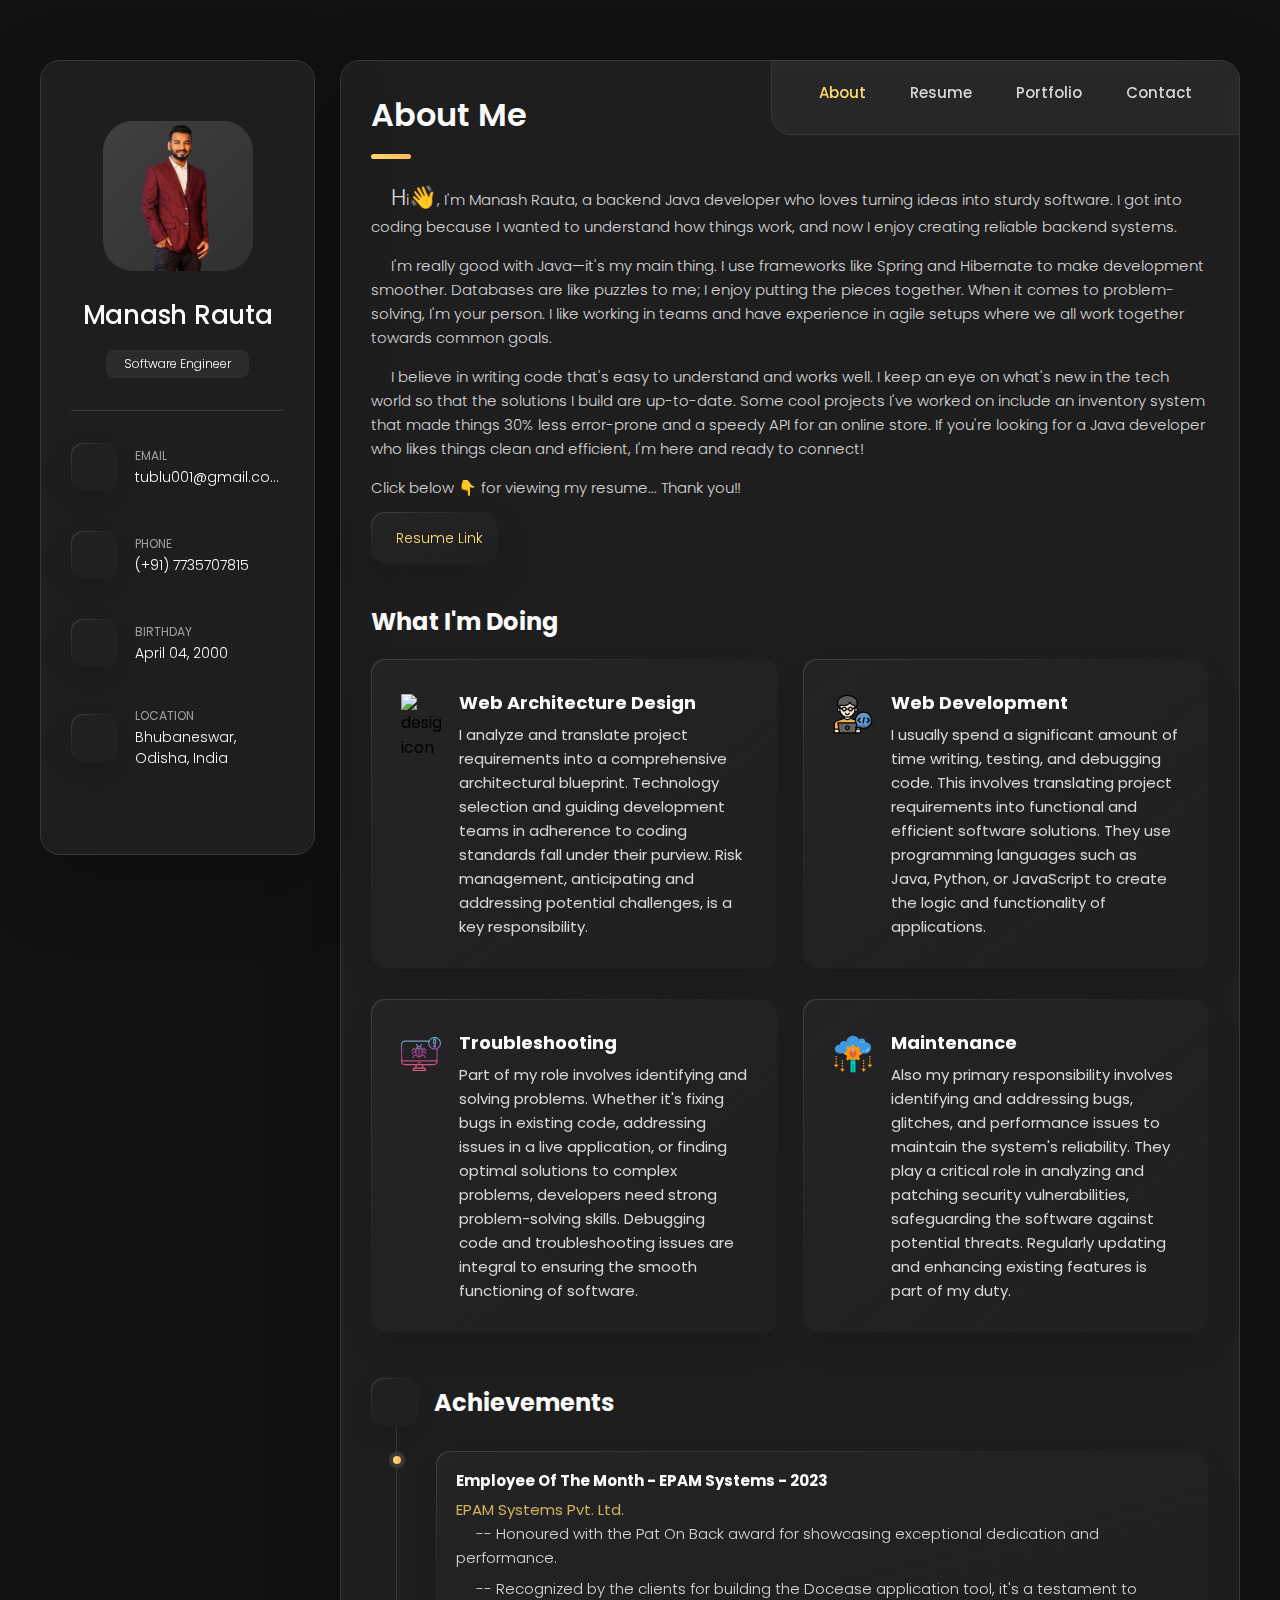
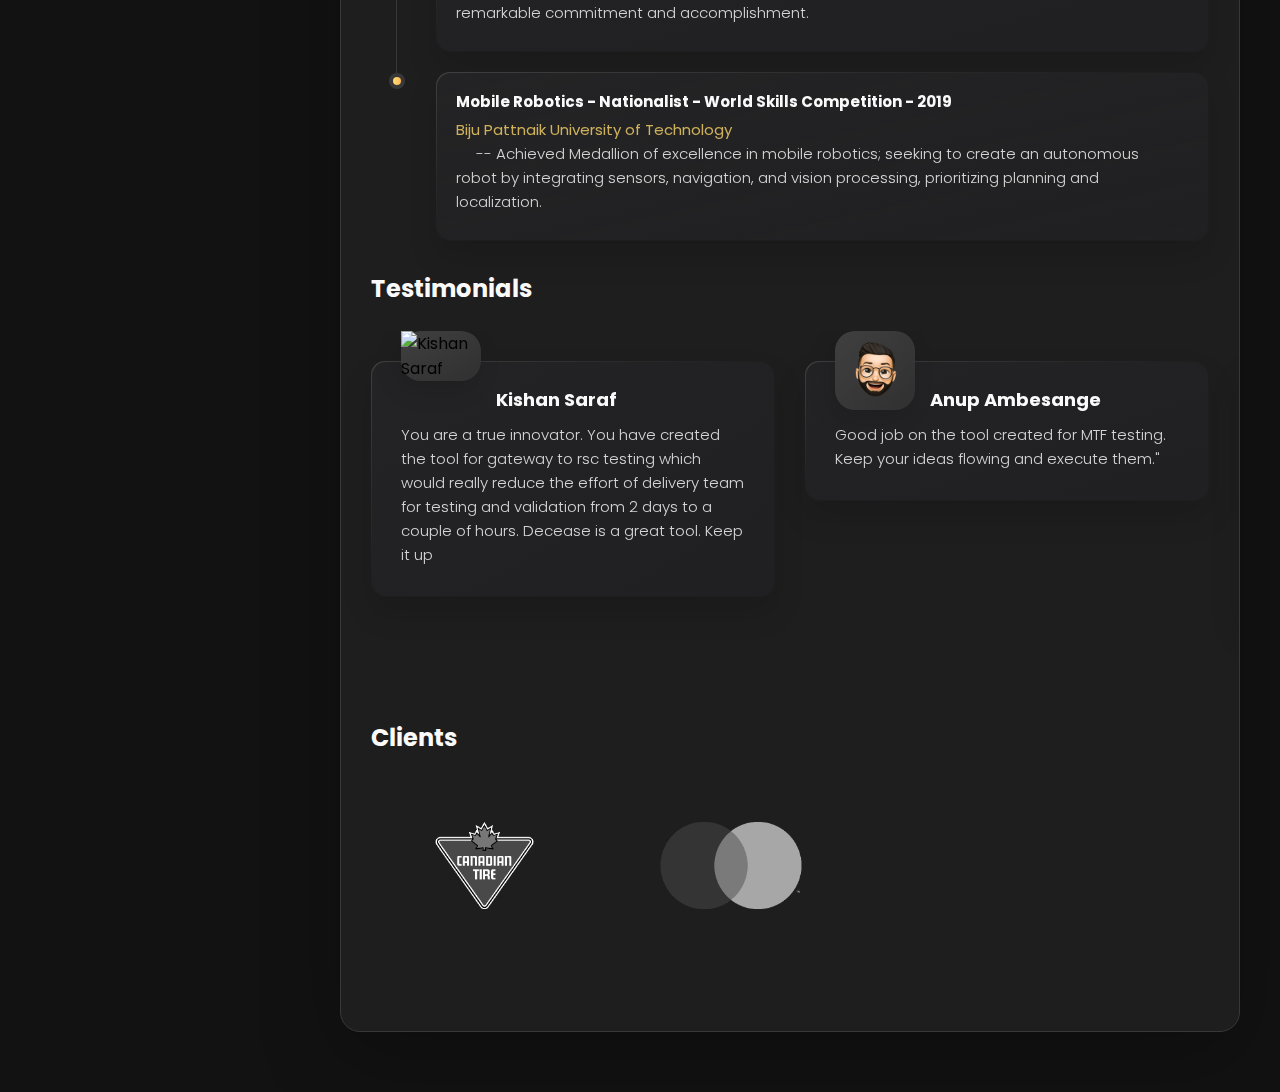
==== index.html @ b2671518 "Manash Resume 11" ====
<!DOCTYPE html>
<html lang="en">

<head>
    <meta charset="UTF-8">
    <meta http-equiv="X-UA-Compatible" content="IE=edge">
    <meta name="viewport" content="width=device-width, initial-scale=1.0">
    <meta http-equiv="Cache-Control" content="no-cache, no-store, must-revalidate"/>
    <meta http-equiv='content-type' content='no-cache'>
    <meta http-equiv="Pragma" content="no-cache">
    <title>Manash Rauta - Portfolio vCard</title>

    <!--
      - favicon
    -->
    <link rel="shortcut icon" href="./assets/images/logo.ico" type="image/x-icon">

    <!--
      - custom css link
    -->
    <link rel="stylesheet" href="./assets/css/style.css">

    <!--
      - google font link
    -->
    <link rel="preconnect" href="https://fonts.googleapis.com">
    <link rel="preconnect" href="https://fonts.gstatic.com" crossorigin>
    <link href="https://fonts.googleapis.com/css2?family=Poppins:wght@300;400;500;600&display=swap" rel="stylesheet">

    <style>
        .project-details {
            display: none;
            position: fixed;
            top: 50%;
            left: 50%;
            transform: translate(-50%, -50%);
            max-width: 80%; /* Set a maximum width for the popup */
            max-height: 80%; /* Set a maximum height for the popup */
            overflow: auto; /* Enable scrolling if the content is too large */
            background-color: white;
            padding: 20px;
            border: 1px solid #ccc;
            box-shadow: 0 0 10px rgba(0, 0, 0, 0.1);
            z-index: 1000;
        }

        .overlay {
            display: none;
            position: fixed;
            top: 0;
            left: 0;
            width: 100%;
            height: 100%;
            background: rgba(0, 0, 0, 0.5);
            z-index: 999;
        }

        .common-overlay {
            display: none;
            position: fixed;
            top: 0;
            left: 0;
            width: 100%;
            height: 100%;
            background: rgba(0, 0, 0, 0.5);
            z-index: 1000;
            justify-content: center;
            align-items: center;
            overflow: hidden;
            backdrop-filter: blur(8px); /* Adjust the blur intensity */
        }

        .common-popup {
            background-color: white;
            padding: 20px;
            border: none;
            border-radius: 10px;
            box-shadow: 0 0 20px rgba(0, 0, 0, 0.3);
            max-width: 80%;
            max-height: 80%;
            overflow: auto;
            transform: scale(0.8); /* Initial scale for animation */
            opacity: 0; /* Initial opacity for animation */
            transition: transform 0.3s ease-out, opacity 0.3s ease-out;
        }

        /* Additional styling for close button */
        .close-button {
            position: absolute;
            top: 10px;
            right: 10px;
            cursor: pointer;
        }

        li {
            margin-bottom: 10px; /* Default bottom margin between list items */
        }

        .marked-list > li {
            list-style-type: disclosure-closed;
            margin-bottom: 10px;
            padding-left: 20px; /* Adjust padding as needed */
        }

        .common-popup > h2 {
            margin-bottom: 10px;
        }

        /* Custom styles for the specific unordered list with class "custom-list" */
        ul.marked-list {
            list-style-type: disclosure-closed; /* Specific bullet style */
            color: black; /* Specific text color */
            /*font-family: 'Courier New', monospace; !* Specific font family *!*/
            font-size: 18px; /* Specific font size */
            padding-left: 20px; /* Adjust padding as needed */
        }

        .project-img {
            height: 160px; /* Adjust the height as needed */
            overflow: hidden;
        }

        .project-img img {
            width: 100%;
            height: 100%;
            object-fit: cover;
            display: block;
        }

        .first-letter-larger::first-letter {
            font-size: 1.5em; /* Adjust the size as needed */
        }

        .waving-hand-emoji {
            animation-name: wave-animation; /* Refers to the name of your @keyframes element below */
            animation-duration: 2.5s; /* Change to speed up or slow down */
            animation-iteration-count: infinite; /* Never stop waving :) */
            transform-origin: 70% 70%; /* Pivot around the bottom-left palm */
            display: inline-block;
            font-size: 1.5em;
        }

        @keyframes wave-animation {
            0% {
                transform: rotate(0.0deg)
            }
            10% {
                transform: rotate(14.0deg)
            }
            /* The following five values can be played with to make the waving more or less extreme */
            20% {
                transform: rotate(-8.0deg)
            }
            30% {
                transform: rotate(14.0deg)
            }
            40% {
                transform: rotate(-4.0deg)
            }
            50% {
                transform: rotate(10.0deg)
            }
            60% {
                transform: rotate(0.0deg)
            }
            /* Reset for the last half to pause */
            100% {
                transform: rotate(0.0deg)
            }
        }
    </style>

    <script>
        function showCommonPopup(detailsId) {
            var detailsContent = document.getElementById(detailsId).innerHTML;
            document.getElementById('commonPopup').innerHTML = detailsContent;
            document.getElementById('commonOverlay').style.display = 'flex';

            // Apply 3D-style animation
            setTimeout(function () {
                document.getElementById('commonPopup').style.transform = 'scale(1)';
                document.getElementById('commonPopup').style.opacity = '1';
            }, 50); // 50ms delay for smoother animation
        }

        function hideCommonPopup() {
            document.getElementById('commonPopup').style.transform = 'scale(0.8)';
            document.getElementById('commonPopup').style.opacity = '0';

            setTimeout(function () {
                document.getElementById('commonOverlay').style.display = 'none';
            }, 300); // Wait for the animation to complete (300ms)
        }

        function hideDetails(detailsId) {
            document.getElementById(detailsId).style.display = 'none';
            hideCommonPopup();
        }
    </script>
</head>

<body>

<!--
  - #MAIN
-->

<main>

    <!--
      - #SIDEBAR
    -->

    <aside class="sidebar" data-sidebar>

        <div class="sidebar-info">

            <figure class="avatar-box">
                <img src="./assets/images/my-avatar.png" alt="Manash Ranjan Rauta" width="80">
            </figure>

            <div class="info-content">
                <h1 class="name" title="Manash Ranjan Rauta">Manash Rauta</h1>

                <p class="title">Software Engineer</p>
            </div>

            <button class="info_more-btn" data-sidebar-btn>
                <span>Show Contacts</span>

                <ion-icon name="chevron-down"></ion-icon>
            </button>

        </div>

        <div class="sidebar-info_more">

            <div class="separator"></div>

            <ul class="contacts-list">

                <li class="contact-item">

                    <div class="icon-box">
                        <ion-icon name="mail-outline"></ion-icon>
                    </div>

                    <div class="contact-info">
                        <p class="contact-title">Email</p>

                        <a href="mailto:tublu001@gmail.com" class="contact-link">tublu001@gmail.com</a>
                    </div>

                </li>

                <li class="contact-item">

                    <div class="icon-box">
                        <ion-icon name="phone-portrait-outline"></ion-icon>
                    </div>

                    <div class="contact-info">
                        <p class="contact-title">Phone</p>

                        <a href="tel:+917735707815" class="contact-link">(+91) 7735707815</a>
                    </div>

                </li>

                <li class="contact-item">

                    <div class="icon-box">
                        <ion-icon name="calendar-outline"></ion-icon>
                    </div>

                    <div class="contact-info">
                        <p class="contact-title">Birthday</p>

                        <time datetime="2000-04-04">April 04, 2000</time>
                    </div>

                </li>

                <li class="contact-item">

                    <div class="icon-box">
                        <ion-icon name="location-outline"></ion-icon>
                    </div>

                    <div class="contact-info">
                        <p class="contact-title">Location</p>

                        <address>Bhubaneswar, Odisha, India</address>
                    </div>

                </li>

            </ul>

            <div class="separator"></div>

            <ul class="social-list">

                <li class="social-item">
                    <a href="https://www.facebook.com/manash.rout.05" class="social-link">
                        <ion-icon name="logo-facebook"></ion-icon>
                    </a>
                </li>

                <li class="social-item">
                    <a href="https://twitter.com/manash_tublu" class="social-link">
                        <ion-icon name="logo-twitter"></ion-icon>
                    </a>
                </li>

                <li class="social-item">
                    <a href="https://www.instagram.com/tublu_001/" class="social-link">
                        <ion-icon name="logo-instagram"></ion-icon>
                    </a>
                </li>

            </ul>

        </div>

    </aside>


    <!--
      - #main-content
    -->

    <div class="main-content">

        <!--
          - #NAVBAR
        -->

        <nav class="navbar">

            <ul class="navbar-list">

                <li class="navbar-item">
                    <button class="navbar-link  active" data-nav-link>About</button>
                </li>

                <li class="navbar-item">
                    <button class="navbar-link" data-nav-link>Resume</button>
                </li>

                <li class="navbar-item">
                    <button class="navbar-link" data-nav-link>Portfolio</button>
                </li>

                <li class="navbar-item">
                    <button class="navbar-link" data-nav-link>Contact</button>
                </li>

                <!--<li class="navbar-item">
                    <button class="navbar-link" data-nav-link>Blog</button>
                </li>-->

            </ul>

        </nav>


        <!--
          - #ABOUT
        -->

        <article class="about  active" data-page="about">

            <header>
                <h2 class="h2 article-title">About me</h2>
            </header>

            <section class="about-text">
                <p class="first-letter-larger" style="text-indent: 20px">
                    Hi<span style="text-indent: 0px;" class="waving-hand-emoji">👋</span>, I'm Manash Rauta, a backend
                    Java developer who loves
                    turning ideas into sturdy software. I got
                    into coding because I wanted to understand how things work, and now I enjoy creating reliable
                    backend systems.
                </p>
                <p style="text-indent: 20px">
                    I'm really good with Java—it's my main thing. I use frameworks like Spring and Hibernate to make
                    development smoother. Databases are like puzzles to me; I enjoy putting the pieces together. When it
                    comes to problem-solving, I'm your person. I like working in teams and have experience in agile
                    setups where we all work together towards common goals.
                </p>

                <p style="text-indent: 20px">
                    I believe in writing code that's easy to understand and works well. I keep an eye on what's new in
                    the tech world so that the solutions I build are up-to-date. Some cool projects I've worked on
                    include an inventory system that made things 30% less error-prone and a speedy API for an online
                    store. If you're looking for a Java developer who likes things clean and efficient, I'm here and
                    ready to connect!
                </p>

                <p style="margin-bottom: 7px">
                    Click below 👇 for viewing my resume... Thank you!!
                    <button style="margin-top: 12px; margin-left: unset; --fs-6: 14px; padding: 15px 15px;"
                            onclick="window.open('https://drive.google.com/file/d/1XoS-v1tLRTaz3GUWZtH9aZaF_CVQ6I9k/view', '_blank')"
                            class="form-btn" type="submit" data-form-btn>
                        <ion-icon name="paper-plane"></ion-icon>
                        <span>Resume link</span>
                    </button>

                </p>
            </section>


            <!--
              - service
            -->

            <section class="service">

                <h3 class="h3 service-title">What i'm doing</h3>

                <ul class="service-list">

                    <li class="service-item">

                        <div class="service-icon-box">
                            <img src="./assets/images/icon-design.svg
                " alt="design icon" width="40">
                        </div>

                        <div class="service-content-box">
                            <h4 class="h4 service-item-title">Web architecture design</h4>

                            <p class="service-item-text">
                                I analyze and translate project requirements into a comprehensive architectural
                                blueprint. Technology selection and guiding development teams in adherence to coding
                                standards fall under their purview. Risk management, anticipating and addressing
                                potential challenges, is a key responsibility.
                            </p>
                        </div>

                    </li>

                    <li class="service-item">

                        <div class="service-icon-box">
                            <img src="./assets/images/icon-code.svg" alt="Web development icon" width="40">
                        </div>

                        <div class="service-content-box">
                            <h4 class="h4 service-item-title">Web development</h4>

                            <p class="service-item-text">
                                I usually spend a significant amount of time writing, testing, and debugging code. This
                                involves translating project requirements into functional and efficient software
                                solutions. They use programming languages such as Java, Python, or JavaScript to create
                                the logic and functionality of applications.
                            </p>
                        </div>

                    </li>

                    <li class="service-item">

                        <div class="service-icon-box">
                            <img src="./assets/images/icon-debug.svg" alt="debug icon" width="40">
                        </div>

                        <div class="service-content-box">
                            <h4 class="h4 service-item-title">Troubleshooting</h4>

                            <p class="service-item-text">
                                Part of my role involves identifying and solving problems. Whether it's fixing bugs in
                                existing code, addressing issues in a live application, or finding optimal solutions to
                                complex problems, developers need strong problem-solving skills. Debugging code and
                                troubleshooting issues are integral to ensuring the smooth functioning of software.
                            </p>
                        </div>

                    </li>

                    <li class="service-item">

                        <div class="service-icon-box">
                            <img src="./assets/images/icon-maintain.svg" alt="Maintenance icon" width="40">
                        </div>

                        <div class="service-content-box">
                            <h4 class="h4 service-item-title">Maintenance</h4>

                            <p class="service-item-text">
                                Also my primary responsibility involves identifying and addressing bugs, glitches, and
                                performance issues to maintain the system's reliability. They play a critical role in
                                analyzing and patching security vulnerabilities, safeguarding the software against
                                potential threats. Regularly updating and enhancing existing features is part of my
                                duty.
                            </p>
                        </div>

                    </li>

                </ul>

            </section>

            <!--
                - Achievements
            -->

            <section class="timeline">

                <div class="title-wrapper">
                    <div class="icon-box">
                        <ion-icon name="book-outline"></ion-icon>
                    </div>
                    <h3 class="h3">Achievements</h3>
                </div>

                <ol class="timeline-list">
                    <li class="timeline-item">
                        <div class="content-card" style="padding: 20px;">
                            <h3 class="h3 timeline-item-title">Employee of the Month - EPAM Systems - 2023</h3>
                            <span>EPAM Systems Pvt. Ltd.</span>
                            <p class="timeline-text" style="text-indent: 20px">
                                <!--&#45;&#45; Honoured with the Pat On Back award four times, showcasing exceptional dedication
                                and performance.-->
                                -- Honoured with the Pat On Back award for showcasing exceptional dedication and performance.
                            </p>
                            <p class="timeline-text" style="text-indent: 20px">
                                -- Recognized by the clients for building the Docease application tool, it's a testament to remarkable commitment and accomplishment.
                            </p>
                        </div>
                    </li>
                    <li class="timeline-item">
                        <div class="content-card" style="padding: 20px;">
                            <h3 class="h3 timeline-item-title">Mobile Robotics - Nationalist - World Skills Competition
                                - 2019</h3>
                            <span>Biju Pattnaik University of Technology</span>
                            <p class="timeline-text" style="text-indent: 20px">
                                -- Achieved Medallion of excellence in mobile robotics; seeking to create an autonomous
                                robot by integrating sensors, navigation, and vision processing, prioritizing
                                planning and localization.
                            </p>
                        </div>
                    </li>
                </ol>
            </section>


            <!--
              - testimonials
            -->

            <section class="testimonials">

                <h3 class="h3 testimonials-title">Testimonials</h3>

                <ul class="testimonials-list has-scrollbar">

                    <li class="testimonials-item">
                        <div class="content-card" data-testimonials-item>

                            <figure class="testimonials-avatar-box">
                                <img src="./assets/images/avatar-1.png" alt="Kishan Saraf" width="60"
                                     data-testimonials-avatar>
                            </figure>

                            <h4 class="h4 testimonials-item-title" data-testimonials-title>Kishan Saraf</h4>

                            <div class="testimonials-text" data-testimonials-text>
                                <p>
                                    You are a true innovator. You have created the tool for gateway to rsc testing which
                                    would really reduce the effort of delivery team for testing and validation from 2
                                    days to a couple of hours. Decease is a great tool. Keep it up
                                </p>
                            </div>

                        </div>
                    </li>

                    <li class="testimonials-item">
                        <div class="content-card" data-testimonials-item>

                            <figure class="testimonials-avatar-box">
                                <img src="./assets/images/avatar-2.png" alt="Anup Ambesange" width="60"
                                     data-testimonials-avatar>
                            </figure>

                            <h4 class="h4 testimonials-item-title" data-testimonials-title>Anup Ambesange</h4>

                            <div class="testimonials-text" data-testimonials-text>
                                <p>
                                    Good job on the tool created for MTF testing. Keep your ideas
                                    flowing and execute them."
                                </p>
                            </div>

                        </div>
                    </li>

                    <li class="testimonials-item">
                        <div class="content-card" data-testimonials-item>

                            <figure class="testimonials-avatar-box">
                                <img src="./assets/images/avatar-2.png" alt="Sunil Katarpatte" width="60"
                                     data-testimonials-avatar>
                            </figure>

                            <h4 class="h4 testimonials-item-title" data-testimonials-title>Sunil Katarpatte</h4>

                            <div class="testimonials-text" data-testimonials-text>
                                <p>
                                    *Your contribution to the team Hercules is very significant. You
                                    have contributed not only to development work but also in
                                    writing Automation script. Also It's great to see developing mtf
                                    gtw rsc testing automation tools and providing session on the
                                    same. Keep it up and Keep rocking on!!*
                                </p>
                            </div>

                        </div>
                    </li>

                    <li class="testimonials-item">
                        <div class="content-card" data-testimonials-item>

                            <figure class="testimonials-avatar-box">
                                <img src="./assets/images/avatar-1.png" alt="Kishan Saraf" width="60"
                                     data-testimonials-avatar>
                            </figure>

                            <h4 class="h4 testimonials-item-title" data-testimonials-title>Kishan Saraf</h4>

                            <div class="testimonials-text" data-testimonials-text>
                                <p>
                                    Hercules Hercules Hercules! You guys are role model for all the
                                    teams in MPGSI You have delivered not only committed items
                                    but did 15% additional delivery for last 2 consecutive PI'S. you
                                    guys provide so much of knowledge sharing to others and have
                                    built custom automation fool. Please keep rocking and keep shining!!
                                </p>
                            </div>

                        </div>
                    </li>

                </ul>

            </section>


            <!--
              - testimonials modal
            -->

            <div class="modal-container" data-modal-container>
                <div class="overlay" data-overlay></div>
                <section class="testimonials-modal">
                    <button class="modal-close-btn" data-modal-close-btn>
                        <ion-icon name="close-outline"></ion-icon>
                    </button>
                </section>
            </div>


            <!--
              - clients
            -->

            <section class="clients">

                <h3 class="h3 clients-title">Clients</h3>

                <ul class="clients-list has-scrollbar">

                    <li class="clients-item">
                        <a>
                            <img src="./assets/images/canadian-tire-logo.png" height="131" width="209"
                                 alt="client logo">
                        </a>
                    </li>

                    <li class="clients-item">
                        <a>
                            <img src="./assets/images/mastercard-logo.png" height="131" width="209" alt="client logo">
                        </a>
                    </li>

                    <!--<li class="clients-item">
                      <a href="#">
                        <img src="./assets/images/logo-3-color.png" alt="client logo">
                      </a>
                    </li>

                    <li class="clients-item">
                      <a href="#">
                        <img src="./assets/images/logo-4-color.png" alt="client logo">
                      </a>
                    </li>

                    <li class="clients-item">
                      <a href="#">
                        <img src="./assets/images/logo-5-color.png" alt="client logo">
                      </a>
                    </li>

                    <li class="clients-item">
                      <a href="#">
                        <img src="./assets/images/logo-6-color.png" alt="client logo">
                      </a>
                    </li>-->

                </ul>

            </section>

        </article>


        <!--
          - #RESUME
        -->

        <article class="resume" data-page="resume">

            <header>
                <h2 class="h2 article-title">Resume</h2>
            </header>

            <section class="timeline">

                <div class="title-wrapper">
                    <div class="icon-box">
                        <ion-icon name="book-outline"></ion-icon>
                    </div>
                    <h3 class="h3">Experience</h3>
                </div>

                <ol class="timeline-list">
                    <li class="timeline-item">
                        <h4 class="h4 timeline-item-title first-letter-larger">Software Development Engineer 1</h4>
                        <span>EPAM Systems Pvt. Ltd.</span>
                        <span>Nov, 2021 — Present</span>
                        <p class="timeline-text" style="text-indent: 20px">
                            --I've led development and enhancement of Mastercard Payment Gateway's Payment API's and
                            infrastructure, improving API response time by 20% for major schemes like Mastercard, Visa,
                            and American Express.</p>
                        <p class="timeline-text" style="text-indent: 20px">
                            --Collaborated in Scaled Agile sprints, achieving a 30% reduction in post-release defects
                            through Test-Driven Development (TDD). Integrated JUnit and Jenkins for automated testing,
                            and optimizing code quality. Utilized Agile methodologies and tools like Jira and
                            Confluence.</p>
                        <p class="timeline-text" style="text-indent: 20px">
                            --Innovated Docease! tool, reducing test result documentation from 3-4 days to mere seconds.
                            Achieved 100% accuracy and an intuitively seamless experience using Spring Boot and DocX4J.
                            Integrated with Postman and application logs for comprehensive testing insights.</p>
                        <p class="timeline-text" style="text-indent: 20px">
                            --Implemented JUnit unit tests with ~90% code coverage, reducing deployment errors by 25%.
                            Deployed solutions over CI/CD pipelines, optimizing processes. Managed versioning and
                            release strategies using Git and Jenkins.
                        </p>
                    </li>

                    <li class="timeline-item">
                        <h4 class="h4 timeline-item-title first-letter-larger">Software Developer Intern</h4>
                        <span>Shiash Info Solutions</span>
                        <span>Jul, 2021 — Oct, 2021</span>
                        <p class="timeline-text" style="text-indent: 20px">
                            --Python coding initiatives as an intern I leveraged structured company training and
                            hands-on applications to achieve a 30% increase in code efficiency. </p>
                        <p class="timeline-text" style="text-indent: 20px">
                            --Developed and maintained software products, demonstrating mastery in software development
                            and showcasing proficiency in Python. Utilization of frameworks resulted in a 20% reduction
                            in development time.</p>
                        <p class="timeline-text" style="text-indent: 20px">
                            --Executed code writing, testing, and debugging responsibilities with precision,
                            contributing to a 15% improvement in overall program stability. Integrated applications
                            seamlessly with third-party web servers, ensuring a smooth and efficient workflow.
                        </p>
                    </li>
                </ol>
            </section>

            <section class="timeline">

                <div class="title-wrapper">
                    <div class="icon-box">
                        <ion-icon name="book-outline"></ion-icon>
                    </div>
                    <h3 class="h3">Education</h3>
                </div>

                <ol class="timeline-list">
                    <li class="timeline-item">
                        <h4 class="h4 timeline-item-title first-letter-larger">MS in Computer Science</h4>
                        <span>Woolf University - Scaler Neovarsity</span>
                        <span>2022 — 2024</span>
                        <p class="timeline-text" style="text-indent: 20px">
                            --Pursued distance learning from a European university, gaining knowledge and skills
                            remotely. </p>
                        <p class="timeline-text" style="text-indent: 20px">
                            --Design and Analysis of Algorithms | Applied Computer Science | System Design | Product
                            Mindset | Problem-Solving | Backend-Development </p>
                        <p class="timeline-text" style="text-indent: 20px">
                            --Case studies of Large-Scale Enterprise Applications such as Food Delivering Applications,
                            Ride Sharing Applications, Splitwise Applications, Typeahead, Media streaming Applications,
                            and IRCTC Application.
                        </p>
                    </li>
                    <li class="timeline-item">
                        <h4 class="h4 timeline-item-title first-letter-larger">B.Tech in Electronics &
                            Telecommunication</h4>
                        <span>Biju Pattnaik University of Technology</span>
                        <span>2018 — 2021</span>
                        <p class="timeline-text" style="text-indent: 20px">
                            --Digital System and Microprocessors | Embedded Programming | Very large scale integration
                            (IC) | Wireless Communication | Control Systems</p>
                        <p class="timeline-text" style="text-indent: 20px">
                            --Websites built: TechFest, Online Results, Attendance Management</p>
                        <p class="timeline-text" style="text-indent: 20px">
                            --IOT Based Home Automation and Surveillance System (Major Project)
                        </p>
                    </li>
                    <li class="timeline-item">
                        <h4 class="h4 timeline-item-title first-letter-larger">Diploma in Mechatronics</h4>
                        <span>Central Tool Room and Training Centre</span>
                        <span>2015 — 2018</span>
                        <p class="timeline-text" style="text-indent: 20px">
                            --Mechatronics Principles | Control Systems | Robotics Fundamentals | Sensor Technology |
                            Programmable Logic Controllers (PLC)</p>
                        <p class="timeline-text" style="text-indent: 20px">
                            --Hands-on Projects: Automated Assembly Line Simulation, PLC Programming for Industrial
                            Automation</p>
                        <p class="timeline-text" style="text-indent: 20px">
                            --Designed and implemented an Automated Guided Vehicle (Robot) (Major Project)
                        </p>
                    </li>
                </ol>
            </section>

            <section class="skill">

                <h3 class="h3 skills-title">My skills</h3>
                <ul class="skills-list content-card">

                    <li class="skills-item">
                        <div class="title-wrapper">
                            <h5 class="h5">Java | Python | PHP | C | C++</h5>
                            <data value="94">94%</data>
                        </div>
                        <div class="skill-progress-bg">
                            <div class="skill-progress-fill" style="width: 94%;"></div>
                        </div>
                    </li>

                    <li class="skills-item">
                        <div class="title-wrapper">
                            <h5 class="h5">Data Structures & Algorithm (Advanced)</h5>
                            <data value="92">92%</data>
                        </div>
                        <div class="skill-progress-bg">
                            <div class="skill-progress-fill" style="width: 92%;"></div>
                        </div>
                    </li>

                    <li class="skills-item">
                        <div class="title-wrapper">
                            <h5 class="h5">Spring | Spring Boot</h5>
                            <data value="90">90%</data>
                        </div>
                        <div class="skill-progress-bg">
                            <div class="skill-progress-fill" style="width: 90%;"></div>
                        </div>
                    </li>

                    <li class="skills-item">
                        <div class="title-wrapper">
                            <h5 class="h5">HTML | Bootstrap | CSS</h5>
                            <data value="87">87%</data>
                        </div>
                        <div class="skill-progress-bg">
                            <div class="skill-progress-fill" style="width: 87%;"></div>
                        </div>
                    </li>

                    <li class="skills-item">
                        <div class="title-wrapper">
                            <h5 class="h5">MySQL | Postgresql | Oracle | Hibernate/JPA | Cassandra | NoSQL |
                                Firebase </h5>
                            <data value="92">92%</data>
                        </div>
                        <div class="skill-progress-bg">
                            <div class="skill-progress-fill" style="width: 92%;"></div>
                        </div>
                    </li>

                    <li class="skills-item">
                        <div class="title-wrapper">
                            <h5 class="h5">Distributed Cache | Redis Cache</h5>
                            <data value="91">91%</data>
                        </div>
                        <div class="skill-progress-bg">
                            <div class="skill-progress-fill" style="width: 91%;"></div>
                        </div>
                    </li>

                    <li class="skills-item">
                        <div class="title-wrapper">
                            <h5 class="h5">Zookeeper | Kafka</h5>
                            <data value="85">85%</data>
                        </div>
                        <div class="skill-progress-bg">
                            <div class="skill-progress-fill" style="width: 85%;"></div>
                        </div>
                    </li>

                    <li class="skills-item">
                        <div class="title-wrapper">
                            <h5 class="h5">Elastic Search | Quad Trees | CAP Theorem | Orchestration & Sharding</h5>
                            <data value="88">88%</data>
                        </div>
                        <div class="skill-progress-bg">
                            <div class="skill-progress-fill" style="width: 88%;"></div>
                        </div>
                    </li>

                    <li class="skills-item">
                        <div class="title-wrapper">
                            <h5 class="h5">Git | Bitbucket</h5>
                            <data value="92">92%</data>
                        </div>
                        <div class="skill-progress-bg">
                            <div class="skill-progress-fill" style="width: 92%;"></div>
                        </div>
                    </li>

                    <li class="skills-item">
                        <div class="title-wrapper">
                            <h5 class="h5">AWS | S3</h5>
                            <data value="94">94%</data>
                        </div>
                        <div class="skill-progress-bg">
                            <div class="skill-progress-fill" style="width: 94%;"></div>
                        </div>
                    </li>

                    <li class="skills-item">
                        <div class="title-wrapper">
                            <h5 class="h5">Postman | Putty | Splunk | Kibana</h5>
                            <data value="85">85%</data>
                        </div>
                        <div class="skill-progress-bg">
                            <div class="skill-progress-fill" style="width: 85%;"></div>
                        </div>
                    </li>

                    <li class="skills-item">
                        <div class="title-wrapper">
                            <h5 class="h5">DOS | Linux</h5>
                            <data value="94">94%</data>
                        </div>
                        <div class="skill-progress-bg">
                            <div class="skill-progress-fill" style="width: 94%;"></div>
                        </div>
                    </li>

                    <li class="skills-item">
                        <div class="title-wrapper">
                            <h5 class="h5">IntelliJ IDEA | Eclipse | VS Code</h5>
                            <data value="93">93%</data>
                        </div>
                        <div class="skill-progress-bg">
                            <div class="skill-progress-fill" style="width: 93%;"></div>
                        </div>
                    </li>

                    <li class="skills-item">
                        <div class="title-wrapper">
                            <h5 class="h5">Confluence | Jira | Rally | Jenkins</h5>
                            <data value="88">88%</data>
                        </div>
                        <div class="skill-progress-bg">
                            <div class="skill-progress-fill" style="width: 88%;"></div>
                        </div>
                    </li>

                </ul>
            </section>

        </article>


        <!--
          - #PORTFOLIO
        -->

        <article class="portfolio" data-page="portfolio">

            <header>
                <h2 class="h2 article-title">Portfolio</h2>
            </header>

            <section class="projects">
                <ul class="filter-list">
                    <li class="filter-item">
                        <button class="active" data-filter-btn>All</button>
                    </li>
                    <li class="filter-item">
                        <button data-filter-btn>Enterprise Application</button>
                    </li>
                    <li class="filter-item">
                        <button data-filter-btn>Software development</button>
                    </li>
                    <li class="filter-item">
                        <button data-filter-btn>artificial intelligence</button>
                    </li>
                    <li class="filter-item">
                        <button data-filter-btn>Web development</button>
                    </li>
                </ul>

                <div class="filter-select-box">
                    <button class="filter-select" data-select>
                        <div class="select-value" data-selecct-value>Select category</div>
                        <div class="select-icon">
                            <ion-icon name="chevron-down"></ion-icon>
                        </div>
                    </button>

                    <ul class="select-list">
                        <li class="select-item">
                            <button data-select-item>All</button>
                        </li>
                        <li class="select-item">
                            <button data-select-item>Enterprise Application</button>
                        </li>
                        <li class="select-item">
                            <button data-select-item>Software development</button>
                        </li>
                        <li class="select-item">
                            <button data-select-item>Artificial intelligence</button>
                        </li>
                        <li class="select-item">
                            <button data-select-item>Web development</button>
                        </li>
                    </ul>

                </div>

                <ul class="project-list">

                    <li class="project-item active" data-filter-item data-category="enterprise application">
                        <a href="#" onclick="showCommonPopup('mpgs')">
                            <figure class="project-img">
                                <div class="project-item-icon-box">
                                    <ion-icon name="eye-outline"></ion-icon>
                                </div>
                                <img src="assets/images/mpgs.jpg" alt="Mpgs">
                            </figure>
                            <h3 class="project-title">Payment Gateway</h3>
                            <p class="project-category">Enterprise Application</p>
                        </a>
                        <div class="project-details" id="mpgs">
                            <!-- Project details content goes here -->
                            <h2>MPGS - Mastercard Payment Gateway System</h2>
                            <ul class="marked-list">
                                <li>
                                    Led development and enhancement of Mastercard Payment Gateway's Payment API's and
                                    infrastructure, improving API response time by 20% for major schemes like
                                    Mastercard, Visa, and American Express.
                                </li>
                                <li>
                                    Collaborated in Scaled Agile sprints, achieving a 30% reduction in post-release
                                    defects through Test-Driven Development (TDD). Integrated JUnit and Jenkins for
                                    automated testing, and optimizing code quality. Utilized Agile methodologies and
                                    tools like Jira and Confluence.
                                </li>
                                <li>
                                    Innovated Docease! tool, reducing test result documentation from 3-4 days to mere
                                    seconds. Achieved 100% accuracy and an intuitively seamless experience using Spring
                                    Boot and DocX4J. Integrated with Postman and application logs for comprehensive
                                    testing insights.
                                </li>
                                <li>
                                    Implemented JUnit unit tests with ~90% code coverage, reducing deployment errors by
                                    25%. Deployed solutions over CI/CD pipelines, optimizing processes. Managed
                                    versioning and release strategies using Git and Jenkins.
                                </li>
                            </ul>

                            <button class="close-button" onclick="hideDetails('mpgs')">Close</button>
                        </div>
                    </li>

                    <li class="project-item active" data-filter-item data-category="software development">
                        <a href="#" onclick="showCommonPopup('docEaseDetails')">
                            <figure class="project-img">
                                <div class="project-item-icon-box">
                                    <ion-icon name="eye-outline"></ion-icon>
                                </div>
                                <img src="assets/images/docease.jpg" alt="DocEase">
                            </figure>
                            <h3 class="project-title">DocEase</h3>
                            <p class="project-category">Software development</p>
                        </a>
                        <div class="project-details" id="docEaseDetails">
                            <!-- Project details content goes here -->
                            <h2>DocEase - Documentation in seconds</h2>
                            <ul class="marked-list">
                                <li>
                                    Description: Engineered a robust Mastercard tool, automating data retrieval and
                                    organization, amplifying
                                    efficiency, reducing errors, and elevating productivity significantly.
                                </li>
                                <li>
                                    Its automated approach and organizational feature reduce ~3-4 days of manual efforts
                                    to ~30 minutes.
                                </li>
                                <li>
                                    <strong>TechStack:</strong> JAVA, Spring Boot, NodeJs, DocX4J, Apache POI
                                </li>
                            </ul>
                            <button class="close-button" onclick="hideDetails('docEaseDetails')">Close</button>
                        </div>
                    </li>


                    <li class="project-item active" data-filter-item data-category="artificial intelligence">
                        <a href="#" onclick="showCommonPopup('travelBuddy')">
                            <figure class="project-img">
                                <div class="project-item-icon-box">
                                    <ion-icon name="eye-outline"></ion-icon>
                                </div>
                                <img src="assets/images/TravelBuddy.jpg" alt="AI Powered Travel Buddy">
                            </figure>
                            <h3 class="project-title">AI Powered Travel Buddy</h3>
                            <p class="project-category">Artificial Intelligence</p>
                        </a>
                        <div class="project-details" id="travelBuddy">
                            <!-- Project details content goes here -->
                            <h2>AI Powered Travel Buddy</h2>
                            <ul class="marked-list">
                                <li>
                                    Engineered an AI travel assistant leveraging state-of-the-art technologies: Redis
                                    cache for optimized data storage, ChatGPT Turbo 3.5 for advanced natural language
                                    processing, and DALL·E 3 for image generation.
                                </li>
                                <li>
                                    Achieved measurable impact: 30% faster response time with Redis cache, 20%
                                    improvement in customer satisfaction leveraging ChatGPT Turbo 3.5, enhanced visual
                                    capabilities using DALL·E 3 and broadened accessibility through third-party app
                                    integration.
                                </li>
                                <li>
                                    <strong>TechStack:</strong> JAVA, Spring Boot, Angular, ChatGPT Turbo 3.5, DALL·E 3,
                                    Redis Cache, MySQL, Swagger
                                </li>
                            </ul>

                            <button class="close-button" onclick="hideDetails('travelBuddy')">Close</button>
                        </div>
                    </li>


                    <li class="project-item active" data-filter-item data-category="web development">
                        <a href="#" onclick="showCommonPopup('bms')">
                            <figure class="project-img">
                                <div class="project-item-icon-box">
                                    <ion-icon name="eye-outline"></ion-icon>
                                </div>
                                <img src="assets/images/bms.jpg" alt="BookMyShow">
                            </figure>
                            <h3 class="project-title">BookMyShow</h3>
                            <p class="project-category">Web development</p>
                        </a>
                        <div class="project-details" id="bms">
                            <!-- Project details content goes here -->
                            <h2>BookMyShow- Movie/Event Ticket Booking Platform</h2>
                            <ul class="marked-list">
                                <li>
                                    Developed a robust Java Spring Boot BookMyShow app for seamless online ticket
                                    booking, featuring user authentication, seat selection, payment processing,
                                    real-time updates, and scalable, modular architecture.
                                </li>
                                <li>
                                    Incorporate secure payment integration into the application to enable seamless and
                                    efficient transactions. Utilize industry-standard encryption and payment gateways,
                                    providing users with a variety of payment options for convenience.
                                </li>
                                <li>
                                    Design the software system to be scalable, ensuring it can handle varying loads
                                    during peak booking times. Utilize scalable architecture and cloud-based solutions
                                    to guarantee a smooth and responsive experience for users, even as the platform
                                    grows in popularity.
                                </li>
                                <li>
                                    👉 <a style="display: unset" href="https://github.com/tublu001/bookmyshow">Click
                                    here</a> 👈 for GitHub link
                                </li>
                                <li>
                                    <strong>TechStack:</strong> JAVA, Spring Boot, MySql (RDBMS)
                                </li>
                            </ul>
                            <button class="close-button" onclick="hideDetails('bms')">Close</button>
                        </div>
                    </li>

                    <li class="project-item active" data-filter-item data-category="software development">
                        <a href="#" onclick="showCommonPopup('parkinglot')">
                            <figure class="project-img">
                                <div class="project-item-icon-box">
                                    <ion-icon name="eye-outline"></ion-icon>
                                </div>
                                <img src="assets/images/parkinglot.png" alt="Parking Lot">
                            </figure>
                            <h3 class="project-title">Multilevel Parking Lot</h3>
                            <p class="project-category">Software development</p>
                        </a>
                        <div class="project-details" id="parkinglot">
                            <!-- Project details content goes here -->
                            <h2>Multilevel Parking Lot</h2>
                            <ul class="marked-list">
                                <li>
                                    Efficient Space Management: Utilize Spring Boot for a robust backend, optimizing
                                    parking space utilization. Implement data structures and algorithms to track
                                    availability on different levels.
                                </li>
                                <li>
                                    Integrated Ticketing: Create a comprehensive ticketing system with Spring Boot.
                                    Generate, validate, and manage tickets, incorporating secure QR codes.
                                </li>
                                <li>
                                    Seamless Payment Integration: Utilize Spring Boot for secure payment transactions.
                                    Offer diverse payment options for a user-friendly experience.
                                </li>
                                <li>
                                    👉 <a style="display: unset" href="https://github.com/tublu001/ParkingLot">Click
                                    here</a> 👈 for GitHub link
                                </li>
                                <li>
                                    <strong>TechStack:</strong> JAVA, Spring Boot, MySQL
                                </li>
                            </ul>
                            <button class="close-button" onclick="hideDetails('parkinglot')">Close</button>
                        </div>
                    </li>

                    <li class="project-item active" data-filter-item data-category="software development">
                        <a href="#" onclick="showCommonPopup('tictactoe')">
                            <figure class="project-img">
                                <div class="project-item-icon-box">
                                    <ion-icon name="eye-outline"></ion-icon>
                                </div>
                                <img src="assets/images/tictactoe.png" alt="Tic Tac Toe">
                            </figure>
                            <h3 class="project-title">(NxN) Tic Tac Toe Game Board</h3>
                            <p class="project-category">Software development</p>
                        </a>
                        <div class="project-details" id="tictactoe">
                            <!-- Project details content goes here -->
                            <h2>(NxN) Tic Tac Toe Game Board</h2>
                            <ul class="marked-list">
                                <li>
                                    Built a Java Spring Boot backend for a dynamic N*N Tic Tac Toe game, allowing for
                                    flexible grid sizes and scalability to accommodate various board configurations.
                                </li>
                                <li>
                                    Implement intelligent bot players using algorithms such as Minimax or Monte Carlo
                                    Tree Search. These algorithms will analyze the game state and make strategic moves,
                                    enhancing the challenge for human players.
                                </li>
                                <li>
                                    Enable real-time gameplay with WebSocket, ensuring instant updates for all players.
                                    Prioritize a seamless user experience by designing clear APIs and intuitive
                                    interactions, making the game enjoyable and engaging.
                                </li>
                                <li>
                                    👉 <a style="display: unset" href="https://github.com/tublu001/TicTacToe">Click
                                    here</a> 👈 for GitHub link
                                </li>
                                <li>
                                    <strong>TechStack:</strong> JAVA, Spring Boot, H2DB
                                </li>
                            </ul>
                            <button class="close-button" onclick="hideDetails('tictactoe')">Close</button>
                        </div>
                    </li>

                    <li class="project-item active" data-filter-item data-category="web developmentt">
                        <a href="#" onclick="showCommonPopup('libraryManagement')">
                            <figure class="project-img">
                                <div class="project-item-icon-box">
                                    <ion-icon name="eye-outline"></ion-icon>
                                </div>
                                <img src="assets/images/libraryManagement.png" alt="Library Management System">
                            </figure>
                            <h3 class="project-title">Library Management System</h3>
                            <p class="project-category">Web development</p>
                        </a>
                        <div class="project-details" id="libraryManagement">
                            <!-- Project details content goes here -->
                            <h2>Library Management System</h2>
                            <ul class="marked-list">
                                <li><strong>Efficient Library Management:</strong> Create a modern Library Management
                                    System utilizing the power of Spring Cloud and Microservices architecture. Implement
                                    microservices for different aspects such as book management, user authentication,
                                    and transaction processing. This approach ensures a scalable and efficient system
                                    where each microservice can be developed, deployed, and scaled independently.
                                </li>

                                <li><strong>Seamless Integration and Intercommunication:</strong> Utilize Spring Cloud
                                    for seamless integration of microservices, allowing them to communicate effectively.
                                    Implement service discovery, load balancing, and centralized configuration
                                    management to enhance the overall system stability. With a microservices
                                    architecture, the Library Management System becomes flexible, resilient, and
                                    adaptable to changing requirements.
                                </li>

                                <li><strong>Enhanced User Experience:</strong> Design a user-friendly interface for both
                                    librarians and patrons, offering features such as easy book search, online
                                    reservations, and personalized recommendations. Employ Spring Cloud components to
                                    handle user authentication and authorization, ensuring secure access to the system.
                                    The Microservices architecture ensures that the Library Management System is
                                    scalable, responsive, and capable of handling a growing number of users and
                                    transactions.
                                </li>

                                <li>
                                    👉 <a style="display: unset" href="https://github.com/tublu001/Library-Management-System">Click
                                    here</a> 👈 for GitHub link
                                </li>
                                <li>
                                    <strong>TechStack:</strong> JAVA, Spring Boot, MySql, DataJPA, MicroServices,
                                    Eureka, FeignClient
                                </li>
                            </ul>
                            <button class="close-button" onclick="hideDetails('libraryManagement')">Close</button>
                        </div>
                    </li>

                    <li class="project-item active" data-filter-item data-category="web development">
                        <a href="#" onclick="showCommonPopup('passwordManagement')">
                            <figure class="project-img">
                                <div class="project-item-icon-box">
                                    <ion-icon name="eye-outline"></ion-icon>
                                </div>
                                <img src="assets/images/passwordManager.png" alt="Tic Tac Toe">
                            </figure>
                            <h3 class="project-title">Multi User Password Management Tool</h3>
                            <p class="project-category">Web development</p>
                        </a>
                        <div class="project-details" id="passwordManagement">
                            <!-- Project details content goes here -->
                            <h2>Multi User Password Management Tool</h2>
                            <ul class="marked-list">
                                <li>
                                    Introducing the Password Management Tool, a secure and user-friendly platform built
                                    with Java Spring Boot. This multi-user tool is designed to provide a safe repository
                                    for storing and managing account credentials. Users can confidently store their
                                    sensitive information, knowing it is protected by robust security measures.
                                </li>
                                <li>
                                    The Password Management Tool leverages Bcrypt encoding for enhanced security. This
                                    industry-standard encryption ensures that user passwords are stored securely,
                                    reducing the risk of unauthorized access. With a focus on privacy and data
                                    protection, this tool offers users peace of mind when managing their account
                                    credentials.
                                </li>
                                <li>
                                    Built with a user-centric approach, the Password Management Tool is accessible to
                                    multiple users, allowing them to efficiently organize and retrieve their stored
                                    credentials. The use of Java Spring Boot guarantees a reliable and scalable system,
                                    providing a seamless and secure experience for users managing their password
                                    information.
                                </li>
                                <li>
                                    👉 <a style="display: unset" href="https://github.com/tublu001/Password-Management-Tool">Click
                                    here</a> 👈 for GitHub link
                                </li>
                                <li>
                                    <strong>TechStack:</strong> JAVA, Spring Boot, MySql, DataJPA, JSP
                                </li>
                            </ul>
                            <button class="close-button" onclick="hideDetails('passwordManagement')">Close</button>
                        </div>
                    </li>


                </ul>

                <div class="common-overlay" id="commonOverlay" onclick="hideCommonPopup()">
                    <div class="common-popup" id="commonPopup">
                        <!-- Content will be dynamically populated here -->
                        <button onclick="hideCommonPopup()">Close</button>
                    </div>
                </div>


            </section>

        </article>


        <!--
          - #BLOG
        -->

        <!--<article class="blog" data-page="blog">

            <header>
                <h2 class="h2 article-title">Blog</h2>
            </header>

            <section class="blog-posts">
                <ul class="blog-posts-list">
                    <li class="blog-post-item">
                        <a href="#">
                            <figure class="blog-banner-box">
                                <img src="./assets/images/blog-1.jpg" alt="Design conferences in 2022" loading="lazy">
                            </figure>
                            <div class="blog-content">
                                <div class="blog-meta">
                                    <p class="blog-category">Design</p>
                                    <span class="dot"></span>
                                    <time datetime="2022-02-23">Fab 23, 2022</time>
                                </div>
                                <h3 class="h3 blog-item-title">Design conferences in 2022</h3>
                                <p class="blog-text">
                                    Veritatis et quasi architecto beatae vitae dicta sunt, explicabo.
                                </p>
                            </div>
                        </a>
                    </li>

                    <li class="blog-post-item">
                        <a href="#">
                            <figure class="blog-banner-box">
                                <img src="./assets/images/blog-2.jpg" alt="Best fonts every designer" loading="lazy">
                            </figure>
                            <div class="blog-content">
                                <div class="blog-meta">
                                    <p class="blog-category">Design</p>
                                    <span class="dot"></span>
                                    <time datetime="2022-02-23">Fab 23, 2022</time>
                                </div>
                                <h3 class="h3 blog-item-title">Best fonts every designer</h3>
                                <p class="blog-text">
                                    Sed ut perspiciatis, nam libero tempore, cum soluta nobis est eligendi.
                                </p>
                            </div>
                        </a>
                    </li>

                    <li class="blog-post-item">
                        <a href="#">
                            <figure class="blog-banner-box">
                                <img src="./assets/images/blog-6.jpg" alt="Design digest #79" loading="lazy">
                            </figure>
                            <div class="blog-content">
                                <div class="blog-meta">
                                    <p class="blog-category">Design</p>
                                    <span class="dot"></span>
                                    <time datetime="2022-02-23">Fab 23, 2022</time>
                                </div>
                                <h3 class="h3 blog-item-title">Design digest #79</h3>
                                <p class="blog-text">
                                    Optio cumque nihil impedit uo minus quod maxime placeat, velit esse cillum.
                                </p>
                            </div>
                        </a>
                    </li>
                </ul>

            </section>

        </article>-->


        <!--
          - #CONTACT
        -->

        <article class="contact" data-page="contact">

            <header>
                <h2 class="h2 article-title">Contact</h2>
            </header>

            <section class="mapbox" data-mapbox>
                <figure>
                    <iframe
                            src="https://maps.google.com/maps?q=bhubaneswar&amp;t=k&amp;z=13&amp;ie=UTF8&amp;iwloc=&amp;output=embed"
                            width="400" height="300" loading="lazy">
                    </iframe>
                </figure>
            </section>

            <section class="contact-form">

                <h3 class="h3 form-title">Contact Form</h3>

                <form action="https://formspree.io/f/mzblyjgk" method="POST" class="form" data-form>
                    <div class="input-wrapper">
                        <input type="text" name="fullname" class="form-input" placeholder="Full name" required
                               data-form-input>
                        <input type="email" name="_replyto" class="form-input" placeholder="Email address" required
                               data-form-input>
                    </div>
                    <textarea name="message" class="form-input" placeholder="Your Message" required
                              data-form-input></textarea>
                    <button class="form-btn" type="submit" disabled data-form-btn>
                        <ion-icon name="paper-plane"></ion-icon>
                        <span>Send Message</span>
                    </button>
                </form>

            </section>

        </article>

    </div>

</main>


<!--
  - custom js link
-->
<script src="./assets/js/script.js"></script>

<!--
  - ionicon link
-->
<script type="module" src="https://unpkg.com/ionicons@5.5.2/dist/ionicons/ionicons.esm.js"></script>
<script nomodule src="https://unpkg.com/ionicons@5.5.2/dist/ionicons/ionicons.js"></script>

</body>

</html>
---- assets/css/style.css ----
/*-----------------------------------*\
  #style.css
\*-----------------------------------*/


/**
 * copyright 2022 @codewithsadee
 */





/*-----------------------------------*\
  #CUSTOM PROPERTY
\*-----------------------------------*/

:root {

  /**
   * colors
   */

  /* gradient */

  --bg-gradient-onyx: linear-gradient(
    to bottom right, 
    hsl(240, 1%, 25%) 3%, 
    hsl(0, 0%, 19%) 97%
  );
  --bg-gradient-jet: linear-gradient(
    to bottom right, 
    hsla(240, 1%, 18%, 0.251) 0%, 
    hsla(240, 2%, 11%, 0) 100%
  ), hsl(240, 2%, 13%);
  --bg-gradient-yellow-1: linear-gradient(
    to bottom right, 
    hsl(45, 100%, 71%) 0%, 
    hsla(36, 100%, 69%, 0) 50%
  );
  --bg-gradient-yellow-2: linear-gradient(
    135deg, 
    hsla(45, 100%, 71%, 0.251) 0%, 
    hsla(35, 100%, 68%, 0) 59.86%
  ), hsl(240, 2%, 13%);
  --border-gradient-onyx: linear-gradient(
    to bottom right, 
    hsl(0, 0%, 25%) 0%, 
    hsla(0, 0%, 25%, 0) 50%
  );
  --text-gradient-yellow: linear-gradient(
    to right, 
    hsl(45, 100%, 72%), 
    hsl(35, 100%, 68%)
  );

  /* solid */

  --jet: hsl(0, 0%, 22%);
  --onyx: hsl(240, 1%, 17%);
  --eerie-black-1: hsl(240, 2%, 13%);
  --eerie-black-2: hsl(240, 2%, 12%);
  --smoky-black: hsl(0, 0%, 7%);
  --white-1: hsl(0, 0%, 100%);
  --white-2: hsl(0, 0%, 98%);
  --orange-yellow-crayola: hsl(45, 100%, 72%);
  --vegas-gold: hsl(45, 54%, 58%);
  --light-gray: hsl(0, 0%, 84%);
  --light-gray-70: hsla(0, 0%, 84%, 0.7);
  --bittersweet-shimmer: hsl(0, 43%, 51%);

  /**
   * typography
   */

  /* font-family */
  --ff-poppins: 'Poppins', sans-serif;

  /* font-size */
  --fs-1: 24px;
  --fs-2: 18px;
  --fs-3: 17px;
  --fs-4: 16px;
  --fs-5: 15px;
  --fs-6: 14px;
  --fs-7: 13px;
  --fs-8: 11px;

  /* font-weight */
  --fw-300: 300;
  --fw-400: 400;
  --fw-500: 500;
  --fw-600: 600;

  /**
   * shadow
   */
  
  --shadow-1: -4px 8px 24px hsla(0, 0%, 0%, 0.25);
  --shadow-2: 0 16px 30px hsla(0, 0%, 0%, 0.25);
  --shadow-3: 0 16px 40px hsla(0, 0%, 0%, 0.25);
  --shadow-4: 0 25px 50px hsla(0, 0%, 0%, 0.15);
  --shadow-5: 0 24px 80px hsla(0, 0%, 0%, 0.25);

  /**
   * transition
   */

  --transition-1: 0.25s ease;
  --transition-2: 0.5s ease-in-out;

}





/*-----------------------------------*\
  #RESET
\*-----------------------------------*/

*, *::before, *::after {
  margin: 0;
  padding: 0;
  box-sizing: border-box;
}

a { text-decoration: none; }

li { list-style: none; }

img, ion-icon, a, button, time, span { display: block; }

button {
  font: inherit;
  background: none;
  border: none;
  text-align: left;
  cursor: pointer;
}

input, textarea {
  display: block;
  width: 100%;
  background: none;
  font: inherit;
}

::selection {
  background: var(--orange-yellow-crayola);
  color: var(--smoky-black);
}

:focus { outline-color: var(--orange-yellow-crayola); }

html { font-family: var(--ff-poppins); }

body { background: var(--smoky-black); }





/*-----------------------------------*\
  #REUSED STYLE
\*-----------------------------------*/

.sidebar,
article {
  background: var(--eerie-black-2);
  border: 1px solid var(--jet);
  border-radius: 20px;
  padding: 15px;
  box-shadow: var(--shadow-1);
  z-index: 1;
}

.separator {
  width: 100%;
  height: 1px;
  background: var(--jet);
  margin: 16px 0;
}

.icon-box {
  position: relative;
  background: var(--border-gradient-onyx);
  width: 30px;
  height: 30px;
  border-radius: 8px;
  display: flex;
  justify-content: center;
  align-items: center;
  font-size: 16px;
  color: var(--orange-yellow-crayola);
  box-shadow: var(--shadow-1);
  z-index: 1;
}

.icon-box::before {
  content: "";
  position: absolute;
  inset: 1px;
  background: var(--eerie-black-1);
  border-radius: inherit;
  z-index: -1;
}

.icon-box ion-icon { --ionicon-stroke-width: 35px; }

article { display: none; }

article.active {
  display: block;
  animation: fade 0.5s ease backwards;
}

@keyframes fade {
  0% { opacity: 0; }
  100% { opacity: 1; }
}

.h2,
.h3,
.h4,
.h5 {
  color: var(--white-2);
  text-transform: capitalize;
}

.h2 { font-size: var(--fs-1); }

.h3 { font-size: var(--fs-2); }

.h4 { font-size: var(--fs-4); }

.h5 {
  font-size: var(--fs-7);
  font-weight: var(--fw-500);
}

.article-title {
  position: relative;
  padding-bottom: 7px;
}

.article-title::after {
  content: "";
  position: absolute;
  bottom: 0;
  left: 0;
  width: 30px;
  height: 3px;
  background: var(--text-gradient-yellow);
  border-radius: 3px;
}

.has-scrollbar::-webkit-scrollbar {
  width: 5px; /* for vertical scrollbar */
  height: 5px; /* for horizontal scrollbar */
}

.has-scrollbar::-webkit-scrollbar-track {
  background: var(--onyx);
  border-radius: 5px;
}

.has-scrollbar::-webkit-scrollbar-thumb {
  background: var(--orange-yellow-crayola);
  border-radius: 5px;
}

.has-scrollbar::-webkit-scrollbar-button { width: 20px; }

.content-card {
  position: relative;
  background: var(--border-gradient-onyx);
  padding: 15px;
  padding-top: 45px;
  border-radius: 14px;
  box-shadow: var(--shadow-2);
  cursor: pointer;
  z-index: 1;
}

.content-card::before {
  content: "";
  position: absolute;
  inset: 1px;
  background: var(--bg-gradient-jet);
  border-radius: inherit;
  z-index: -1;
}





/*-----------------------------------*\
  #MAIN
\*-----------------------------------*/

main {
  margin: 15px 12px;
  margin-bottom: 75px;
  min-width: 259px;
}





/*-----------------------------------*\
  #SIDEBAR
\*-----------------------------------*/

.sidebar {
  margin-bottom: 15px;
  max-height: 112px;
  overflow: hidden;
  transition: var(--transition-2);
}

.sidebar.active { max-height: 405px; }

.sidebar-info {
  position: relative;
  display: flex;
  justify-content: flex-start;
  align-items: center;
  gap: 15px;
}

.avatar-box {
  background: var(--bg-gradient-onyx);
  border-radius: 20px;
}

.info-content .name {
  color: var(--white-2);
  font-size: var(--fs-3);
  font-weight: var(--fw-500);
  letter-spacing: -0.25px;
  margin-bottom: 10px;
}

.info-content .title {
  color: var(--white-1);
  background: var(--onyx);
  font-size: var(--fs-8);
  font-weight: var(--fw-300);
  width: max-content;
  padding: 3px 12px;
  border-radius: 8px;
}

.info_more-btn {
  position: absolute;
  top: -15px;
  right: -15px;
  border-radius: 0 15px;
  font-size: 13px;
  color: var(--orange-yellow-crayola);
  background: var(--border-gradient-onyx);
  padding: 10px;
  box-shadow: var(--shadow-2);
  transition: var(--transition-1);
  z-index: 1;
}

.info_more-btn::before {
  content: "";
  position: absolute;
  inset: 1px;
  border-radius: inherit;
  background: var(--bg-gradient-jet);
  transition: var(--transition-1);
  z-index: -1;
}

.info_more-btn:hover,
.info_more-btn:focus { background: var(--bg-gradient-yellow-1); }

.info_more-btn:hover::before,
.info_more-btn:focus::before { background: var(--bg-gradient-yellow-2); }

.info_more-btn span { display: none; }

.sidebar-info_more {
  opacity: 0;
  visibility: hidden;
  transition: var(--transition-2);
}

.sidebar.active .sidebar-info_more {
  opacity: 1;
  visibility: visible;
}

.contacts-list {
  display: grid;
  grid-template-columns: 1fr;
  gap: 16px;
}

.contact-item {
  min-width: 100%;
  display: flex;
  align-items: center;
  gap: 16px;
}

.contact-info {
  max-width: calc(100% - 46px);
  width: calc(100% - 46px);
}

.contact-title {
  color: var(--light-gray-70);
  font-size: var(--fs-8);
  text-transform: uppercase;
  margin-bottom: 2px;
}

.contact-info :is(.contact-link, time, address) {
  color: var(--white-2);
  font-size: var(--fs-7);
}

.contact-info address { font-style: normal; }

.social-list {
  display: flex;
  justify-content: flex-start;
  align-items: center;
  gap: 15px;
  padding-bottom: 4px;
  padding-left: 7px;
}

.social-item .social-link {
  color: var(--light-gray-70);
  font-size: 18px;
}


.social-item .social-link:hover { color: var(--light-gray); }





/*-----------------------------------*\
  #NAVBAR
\*-----------------------------------*/

.navbar {
  position: fixed;
  bottom: 0;
  left: 0;
  width: 100%;
  background: hsla(240, 1%, 17%, 0.75);
  backdrop-filter: blur(10px);
  border: 1px solid var(--jet);
  border-radius: 12px 12px 0 0;
  box-shadow: var(--shadow-2);
  z-index: 5;
}

.navbar-list {
  display: flex;
  flex-wrap: wrap;
  justify-content: center;
  align-items: center;
  padding: 0 10px;
}

.navbar-link {
  color: var(--light-gray);
  font-size: var(--fs-8);
  padding: 20px 7px;
  transition: color var(--transition-1);
}

.navbar-link:hover,
.navbar-link:focus { color: var(--light-gray-70); }

.navbar-link.active { color: var(--orange-yellow-crayola); }





/*-----------------------------------*\
  #ABOUT
\*-----------------------------------*/

.about .article-title { margin-bottom: 15px; }

.about-text {
  color: var(--light-gray);
  font-size: var(--fs-6);
  font-weight: var(--fw-300);
  line-height: 1.6;
}

.about-text p { margin-bottom: 15px; }



/**
 * #service 
 */

.service { margin-bottom: 35px; }

.service-title { margin-bottom: 20px; }

.service-list {
  display: grid;
  grid-template-columns: 1fr;
  gap: 20px;
}

.service-item {
  position: relative;
  background: var(--border-gradient-onyx);
  padding: 20px;
  border-radius: 14px;
  box-shadow: var(--shadow-2);
  z-index: 1;
}

.service-item::before {
  content: "";
  position: absolute;
  inset: 1px;
  background: var(--bg-gradient-jet);
  border-radius: inherit;
  z-index: -1;
}

.service-icon-box { margin-bottom: 10px; }

.service-icon-box img { margin: auto; }

.service-content-box { text-align: center; }

.service-item-title { margin-bottom: 7px; }

.service-item-text {
  color: var(--light-gray);
  font-size: var(--fs-6);
  font-weight: var(--fw-3);
  line-height: 1.6;
}


/**
 * #testimonials 
 */

.testimonials { margin-bottom: 30px; }

.testimonials-title { margin-bottom: 20px; }

.testimonials-list {
  display: flex;
  justify-content: flex-start;
  align-items: flex-start;
  gap: 15px;
  margin: 0 -15px;
  padding: 25px 15px;
  padding-bottom: 35px;
  overflow-x: auto;
  scroll-behavior: smooth;
  overscroll-behavior-inline: contain;
  scroll-snap-type: inline mandatory;
}

.testimonials-item {
  min-width: 100%;
  scroll-snap-align: center;
}

.testimonials-avatar-box {
  position: absolute;
  top: 0;
  left: 0;
  transform: translate(15px, -25px);
  background: var(--bg-gradient-onyx);
  border-radius: 14px;
  box-shadow: var(--shadow-1);
}

.testimonials-item-title { margin-bottom: 7px; }

.testimonials-text {
  color: var(--light-gray);
  font-size: var(--fs-6);
  font-weight: var(--fw-300);
  line-height: 1.6;
  display: -webkit-box;
  /*line-clamp: 4;*/
  /*-webkit-line-clamp: 4;*/
  -webkit-box-orient: vertical;
  overflow: hidden;
}


/**
 * #testimonials-modal
 */

.modal-container {
  position: fixed;
  top: 0;
  left: 0;
  width: 100%;
  height: 100%;
  display: flex;
  justify-content: center;
  align-items: center;
  overflow-y: auto;
  overscroll-behavior: contain;
  z-index: 20;
  pointer-events: none;
  visibility: hidden;
}

.modal-container::-webkit-scrollbar { display: none; }

.modal-container.active {
  pointer-events: all;
  visibility: visible;
}

.overlay {
  position: fixed;
  top: 0;
  left: 0;
  width: 100%;
  height: 100vh;
  background: hsl(0, 0%, 5%);
  opacity: 0;
  visibility: hidden;
  pointer-events: none;
  z-index: 1;
  transition: var(--transition-1);
}

.overlay.active {
  opacity: 0.8;
  visibility: visible;
  pointer-events: all;
}

.testimonials-modal {
  background: var(--eerie-black-2);
  position: relative;
  padding: 15px;
  margin: 15px 12px;
  border: 1px solid var(--jet);
  border-radius: 14px;
  box-shadow: var(--shadow-5);
  transform: scale(1.2);
  opacity: 0;
  transition: var(--transition-1);
  z-index: 2;
}

.modal-container.active .testimonials-modal {
  transform: scale(1);
  opacity: 1;
}

.modal-close-btn {
  position: absolute;
  top: 15px;
  right: 15px;
  background: var(--onyx);
  border-radius: 8px;
  width: 32px;
  height: 32px;
  display: flex;
  justify-content: center;
  align-items: center;
  color: var(--white-2);
  font-size: 18px;
  opacity: 0.7;
}

.modal-close-btn:hover,
.modal-close-btn:focus { opacity: 1; }

.modal-close-btn ion-icon { --ionicon-stroke-width: 50px; }

.modal-avatar-box {
  background: var(--bg-gradient-onyx);
  width: max-content;
  border-radius: 14px;
  margin-bottom: 15px;
  box-shadow: var(--shadow-2);
}

.modal-img-wrapper > img { display: none; }

.modal-title { margin-bottom: 4px; }

.modal-content time {
  font-size: var(--fs-6);
  color: var(--light-gray-70);
  font-weight: var(--fw-300);
  margin-bottom: 10px;
}

.modal-content p {
  color: var(--light-gray);
  font-size: var(--fs-6);
  font-weight: var(--fw-300);
  line-height: 1.6;
}


/**
 * #clients 
 */

.clients { margin-bottom: 15px; }

.clients-list {
  display: flex;
  justify-content: flex-start;
  align-items: flex-start;
  gap: 15px;
  margin: 0 -15px;
  padding: 25px;
  padding-bottom: 25px;
  overflow-x: auto;
  scroll-behavior: smooth;
  overscroll-behavior-inline: contain;
  scroll-snap-type: inline mandatory;
  scroll-padding-inline: 25px;
}

.clients-item {
  min-width: 50%;
  scroll-snap-align: start;
}

.clients-item img {
  width: 100%;
  filter: grayscale(1);
  transition: var(--transition-1);
}

.clients-item img:hover { filter: grayscale(0); }





/*-----------------------------------*\
  #RESUME
\*-----------------------------------*/

.article-title { margin-bottom: 30px; }


/**
 * education and experience 
 */

.timeline { margin-bottom: 30px; }

.timeline .title-wrapper {
  display: flex;
  align-items: center;
  gap: 15px;
  margin-bottom: 25px;
}

.timeline-list {
  font-size: var(--fs-6);
  margin-left: 45px;
}

.timeline-item { position: relative; }

.timeline-item:not(:last-child) { margin-bottom: 20px; }

.timeline-item-title {
  font-size: var(--fs-6);
  line-height: 1.3;
  margin-bottom: 7px;
}

.timeline-list span {
  color: var(--vegas-gold);
  font-weight: var(--fw-400);
  line-height: 1.6;
}

.timeline-item:not(:last-child)::before {
  content: "";
  position: absolute;
  top: -25px;
  left: -30px;
  width: 1px;
  height: calc(100% + 50px);
  background: var(--jet);
}

.timeline-item::after {
  content: "";
  position: absolute;
  top: 5px;
  left: -33px;
  height: 6px;
  width: 6px;
  background: var(--text-gradient-yellow);
  border-radius: 50%;
  box-shadow: 0 0 0 4px var(--jet);
}

.timeline-text {
  color: var(--light-gray);
  font-weight: var(--fw-300);
  line-height: 1.6;
  margin-bottom: 7px;
}


/**
 * skills 
 */

.skills-title { margin-bottom: 20px; }

.skills-list { padding: 20px; }


.skills-item:not(:last-child) { margin-bottom: 15px; }

.skill .title-wrapper {
  display: flex;
  align-items: center;
  gap: 5px;
  margin-bottom: 8px;
}

.skill .title-wrapper data {
  color: var(--light-gray);
  font-size: var(--fs-7);
  font-weight: var(--fw-300);
}

.skill-progress-bg {
  background: var(--jet);
  width: 100%;
  height: 8px;
  border-radius: 10px;
}

.skill-progress-fill {
  background: var(--text-gradient-yellow);
  height: 100%;
  border-radius: inherit;
}





/*-----------------------------------*\
  #PORTFOLIO
\*-----------------------------------*/

.filter-list { display: none; }

.filter-select-box {
  position: relative;
  margin-bottom: 25px;
}

.filter-select {
  background: var(--eerie-black-2);
  color: var(--light-gray);
  display: flex;
  justify-content: space-between;
  align-items: center;
  width: 100%;
  padding: 12px 16px;
  border: 1px solid var(--jet);
  border-radius: 14px;
  font-size: var(--fs-6);
  font-weight: var(--fw-300);
}

.filter-select.active .select-icon { transform: rotate(0.5turn); }

.select-list {
  background: var(--eerie-black-2);
  position: absolute;
  top: calc(100% + 6px);
  width: 100%;
  padding: 6px;
  border: 1px solid var(--jet);
  border-radius: 14px;
  z-index: 2;
  opacity: 0;
  visibility: hidden;
  pointer-events: none;
  transition: 0.15s ease-in-out;
}

.filter-select.active + .select-list {
  opacity: 1;
  visibility: visible;
  pointer-events: all;
}

.select-item button {
  background: var(--eerie-black-2);
  color: var(--light-gray);
  font-size: var(--fs-6);
  font-weight: var(--fw-300);
  text-transform: capitalize;
  width: 100%;
  padding: 8px 10px;
  border-radius: 8px;
}

.select-item button:hover { --eerie-black-2: hsl(240, 2%, 20%); }

.project-list {
  display: grid;
  grid-template-columns: 1fr;
  gap: 30px;
  margin-bottom: 10px;
}

.project-item { display: none; }

.project-item.active {
  display: block;
  animation: scaleUp 0.25s ease forwards;
}

@keyframes scaleUp {
  0% { transform: scale(0.5); }
  100% { transform: scale(1); }
}

.project-item > a { width: 100%; }

.project-img {
  position: relative;
  width: 100%;
  height: 200px;
  border-radius: 16px;
  overflow: hidden;
  margin-bottom: 15px;
}

.project-img::before {
  content: "";
  position: absolute;
  top: 0;
  left: 0;
  width: 100%;
  height: 100%;
  background: transparent;
  z-index: 1;
  transition: var(--transition-1);
}

.project-item > a:hover .project-img::before { background: hsla(0, 0%, 0%, 0.5); }

.project-item-icon-box {
  --scale: 0.8;

  background: var(--jet);
  color: var(--orange-yellow-crayola);
  position: absolute;
  top: 50%;
  left: 50%;
  transform: translate(-50%, -50%) scale(var(--scale));
  font-size: 20px;
  padding: 18px;
  border-radius: 12px;
  opacity: 0;
  z-index: 1;
  transition: var(--transition-1);
}

.project-item > a:hover .project-item-icon-box {
  --scale: 1;
  opacity: 1;
}

.project-item-icon-box ion-icon { --ionicon-stroke-width: 50px; }

.project-img img {
  width: 100%;
  height: 100%;
  object-fit: cover;
  transition: var(--transition-1);
}

.project-item > a:hover img { transform: scale(1.1); }

.project-title,
.project-category { margin-left: 10px; }

.project-title {
  color: var(--white-2);
  font-size: var(--fs-5);
  font-weight: var(--fw-400);
  text-transform: capitalize;
  line-height: 1.3;
}

.project-category {
  color: var(--light-gray-70);
  font-size: var(--fs-6);
  font-weight: var(--fw-300);
}





/*-----------------------------------*\
  #BLOG
\*-----------------------------------*/

.blog-posts { margin-bottom: 10px; }

.blog-posts-list {
  display: grid;
  grid-template-columns: 1fr;
  gap: 20px;
}

.blog-post-item > a {
  position: relative;
  background: var(--border-gradient-onyx);
  height: 100%;
  box-shadow: var(--shadow-4);
  border-radius: 16px;
  z-index: 1;
}

.blog-post-item > a::before {
  content: "";
  position: absolute;
  inset: 1px;
  border-radius: inherit;
  background: var(--eerie-black-1);
  z-index: -1;
}

.blog-banner-box {
  width: 100%;
  height: 200px;
  border-radius: 12px;
  overflow: hidden;
}

.blog-banner-box img {
  width: 100%;
  height: 100%;
  object-fit: cover;
  transition: var(--transition-1);
}

.blog-post-item > a:hover .blog-banner-box img { transform: scale(1.1); }

.blog-content { padding: 15px; }

.blog-meta {
  display: flex;
  justify-content: flex-start;
  align-items: center;
  gap: 7px;
  margin-bottom: 10px;
}

.blog-meta :is(.blog-category, time) {
  color: var(--light-gray-70);
  font-size: var(--fs-6);
  font-weight: var(--fw-300);
}

.blog-meta .dot {
  background: var(--light-gray-70);
  width: 4px;
  height: 4px;
  border-radius: 4px;
}

.blog-item-title {
  margin-bottom: 10px;
  line-height: 1.3;
  transition: var(--transition-1);
}

.blog-post-item > a:hover .blog-item-title { color: var(--orange-yellow-crayola); }

.blog-text {
  color: var(--light-gray);
  font-size: var(--fs-6);
  font-weight: var(--fw-300);
  line-height: 1.6;
}





/*-----------------------------------*\
  #CONTACT
\*-----------------------------------*/

.mapbox {
  position: relative;
  height: 250px;
  width: 100%;
  border-radius: 16px;
  margin-bottom: 30px;
  border: 1px solid var(--jet);
  overflow: hidden;
}

.mapbox figure { height: 100%; }

.mapbox iframe {
  width: 100%;
  height: 100%;
  border: none;
  /*filter: grayscale(1) invert(1);*/
  filter: blendTrans(100);
}

.contact-form { margin-bottom: 10px; }

.form-title { margin-bottom: 20px; }

.input-wrapper {
  display: grid;
  grid-template-columns: 1fr;
  gap: 25px;
  margin-bottom: 25px;
}

.form-input {
  color: var(--white-2);
  font-size: var(--fs-6);
  font-weight: var(--fw-400);
  padding: 13px 20px;
  border: 1px solid var(--jet);
  border-radius: 14px;
  outline: none;
}

.form-input::placeholder { font-weight: var(--fw-500); }

.form-input:focus { border-color: var(--orange-yellow-crayola); }

textarea.form-input {
  min-height: 100px;
  height: 120px;
  max-height: 200px;
  resize: vertical;
  margin-bottom: 25px;
}

textarea.form-input::-webkit-resizer { display: none; }

.form-input:focus:invalid { border-color: var(--bittersweet-shimmer); }

.form-btn {
  position: relative;
  width: 100%;
  background: var(--border-gradient-onyx);
  color: var(--orange-yellow-crayola);
  display: flex;
  justify-content: center;
  align-items: center;
  gap: 10px;
  padding: 13px 20px;
  border-radius: 14px;
  font-size: var(--fs-6);
  text-transform: capitalize;
  box-shadow: var(--shadow-3);
  z-index: 1;
  transition: var(--transition-1);
}

.form-btn::before {
  content: "";
  position: absolute;
  inset: 1px;
  background: var(--bg-gradient-jet);
  border-radius: inherit;
  z-index: -1;
  transition: var(--transition-1);
}

.form-btn ion-icon { font-size: 16px; }

.form-btn:hover { background: var(--bg-gradient-yellow-1); }

.form-btn:hover::before { background: var(--bg-gradient-yellow-2); }

.form-btn:disabled {
  opacity: 0.7;
  cursor: not-allowed;
}

.form-btn:disabled:hover { background: var(--border-gradient-onyx); }

.form-btn:disabled:hover::before { background: var(--bg-gradient-jet); }





/*-----------------------------------*\
  #RESPONSIVE
\*-----------------------------------*/

/**
 * responsive larger than 450px screen
 */

@media (min-width: 450px) {

  /**
   * client
   */

  .clients-item { min-width: calc(33.33% - 10px); }



  /**
   * #PORTFOLIO, BLOG 
   */

  .project-img,
  .blog-banner-box { height: auto; }

}





/**
 * responsive larger than 580px screen
 */

@media (min-width: 580px) {

  /**
   * CUSTOM PROPERTY
   */

  :root {

    /**
     * typography
     */

    --fs-1: 32px;
    --fs-2: 24px;
    --fs-3: 26px;
    --fs-4: 18px;
    --fs-6: 15px;
    --fs-7: 15px;
    --fs-8: 12px;

  }



  /**
   * #REUSED STYLE
   */

  .sidebar, article {
    width: 520px;
    margin-inline: auto;
    padding: 30px;
  }

  .article-title {
    font-weight: var(--fw-600);
    padding-bottom: 15px;
  }

  .article-title::after {
    width: 40px;
    height: 5px;
  }

  .icon-box {
    width: 48px;
    height: 48px;
    border-radius: 12px;
    font-size: 18px;
  }



  /**
   * #MAIN
   */

  main {
    margin-top: 60px;
    margin-bottom: 100px;
  }



  /**
   * #SIDEBAR
   */

  .sidebar {
    max-height: 180px;
    margin-bottom: 30px;
  }

  .sidebar.active { max-height: 584px; }

  .sidebar-info { gap: 25px; }

  .avatar-box { border-radius: 30px; }

  .avatar-box img { width: 120px; }

  .info-content .name { margin-bottom: 15px; }

  .info-content .title { padding: 5px 18px; }

  .info_more-btn {
    top: -30px;
    right: -30px;
    padding: 10px 15px;
  }

  .info_more-btn span {
    display: block;
    font-size: var(--fs-8);
  }

  .info_more-btn ion-icon { display: none; }

  .separator { margin: 32px 0; }

  .contacts-list { gap: 20px; }

  .contact-info {
    max-width: calc(100% - 64px);
    width: calc(100% - 64px);
  }



  /**
   * #NAVBAR
   */

  .navbar { border-radius: 20px 20px 0 0; }

  .navbar-list { gap: 20px; }

  .navbar-link { --fs-8: 14px; }



  /**
   * #ABOUT
   */

  .about .article-title { margin-bottom: 20px; }

  .about-text { margin-bottom: 40px; }

  /* service */

  .service-item {
    display: flex;
    justify-content: flex-start;
    align-items: flex-start;
    gap: 18px;
    padding: 30px;
  }

  .service-icon-box {
    margin-bottom: 0;
    margin-top: 5px;
  }

  .service-content-box { text-align: left; }

  /* testimonials */

  .testimonials-title { margin-bottom: 25px; }

  .testimonials-list {
    gap: 30px;
    margin: 0 -30px;
    padding: 30px;
    padding-bottom: 35px;
  }

  .content-card {
    padding: 30px;
    padding-top: 25px;
  }

  .testimonials-avatar-box {
    transform: translate(30px, -30px);
    border-radius: 20px;
  }

  .testimonials-avatar-box img { width: 80px; }

  .testimonials-item-title {
    margin-bottom: 10px;
    margin-left: 95px;
  }

  .testimonials-text {
    /*line-clamp: 2;*/
    /*-webkit-line-clamp: 2;*/
  }

  /* testimonials modal */

  .modal-container { padding: 20px; }

  .testimonials-modal {
    display: flex;
    justify-content: flex-start;
    align-items: stretch;
    gap: 25px;
    padding: 30px;
    border-radius: 20px;
  }

  .modal-img-wrapper {
    display: flex;
    flex-direction: column;
    align-items: center;
  }

  .modal-avatar-box {
    border-radius: 18px;
    margin-bottom: 0;
  }

  .modal-avatar-box img { width: 65px; }

  .modal-img-wrapper > img {
    display: block;
    flex-grow: 1;
    width: 35px;
  }

  /* clients */

  .clients-list {
    gap: 50px;
    margin: 0 -30px;
    padding: 45px;
    scroll-padding-inline: 45px;
  }

  .clients-item { min-width: calc(33.33% - 35px); }



  /**
   * #RESUME
   */

  .timeline-list { margin-left: 65px; }

  .timeline-item:not(:last-child)::before { left: -40px; }

  .timeline-item::after {
    height: 8px;
    width: 8px;
    left: -43px;
  }

  .skills-item:not(:last-child) { margin-bottom: 25px; }



  /**
   * #PORTFOLIO, BLOG
   */

  .project-img, .blog-banner-box { border-radius: 16px; }

  .blog-posts-list { gap: 30px; }

  .blog-content { padding: 25px; }



  /**
   * #CONTACT
   */

  .mapbox {
    height: 380px;
    border-radius: 18px;
  }

  .input-wrapper {
    gap: 30px;
    margin-bottom: 30px;
  }

  .form-input { padding: 15px 20px; }

  textarea.form-input { margin-bottom: 30px; }

  .form-btn {
    --fs-6: 16px;
    padding: 16px 20px;
  }

  .form-btn ion-icon { font-size: 18px; }

}





/**
 * responsive larger than 768px screen
 */

@media (min-width: 768px) {

  /**
   * REUSED STYLE
   */

  .sidebar, article { width: 700px; }

  .has-scrollbar::-webkit-scrollbar-button { width: 100px; }



  /**
   * SIDEBAR
   */

  .contacts-list {
    grid-template-columns: 1fr 1fr;
    gap: 30px 15px;
  }



  /**
   * NAVBAR
   */

  .navbar-link { --fs-8: 15px; }



  /**
   * ABOUT
   */

  /* testimonials modal */

  .testimonials-modal {
    gap: 35px;
    max-width: 680px;
  }

  .modal-avatar-box img { width: 80px; }



  /**
   * PORTFOLIO
   */

  .article-title { padding-bottom: 20px; }

  .filter-select-box { display: none; }

  .filter-list {
    display: flex;
    justify-content: flex-start;
    align-items: center;
    gap: 25px;
    padding-left: 5px;
    margin-bottom: 30px;
  }

  .filter-item button {
    color: var(--light-gray);
    font-size: var(--fs-5);
    transition: var(--transition-1);
  }

  .filter-item button:hover { color: var(--light-gray-70); }

  .filter-item button.active { color: var(--orange-yellow-crayola); }

  /* portfolio and blog grid */

  .project-list, .blog-posts-list { grid-template-columns: 1fr 1fr; }



  /**
   * CONTACT
   */

  .input-wrapper { grid-template-columns: 1fr 1fr; }

  .form-btn {
    width: max-content;
    margin-left: auto;
  }
  
}





/**
 * responsive larger than 1024px screen
 */

@media (min-width: 1024px) {

  /**
   * CUSTOM PROPERTY
   */

  :root {

    /**
    * shadow
    */

    --shadow-1: -4px 8px 24px hsla(0, 0%, 0%, 0.125);
    --shadow-2: 0 16px 30px hsla(0, 0%, 0%, 0.125);
    --shadow-3: 0 16px 40px hsla(0, 0%, 0%, 0.125);

  }



  /**
   * REUSED STYLE
   */

  .sidebar, article {
    width: 950px;
    box-shadow: var(--shadow-5);
  }



  /**
   * MAIN 
   */

  main { margin-bottom: 60px; }

  .main-content {
    position: relative;
    width: max-content;
    margin: auto;
  }



  /**
   * NAVBAR
   */

  .navbar {
    position: absolute;
    bottom: auto;
    top: 0;
    left: auto;
    right: 0;
    width: max-content;
    border-radius: 0 20px;
    padding: 0 20px;
    box-shadow: none;
  }

  .navbar-list {
    gap: 30px;
    padding: 0 20px;
  }

  .navbar-link { font-weight: var(--fw-500); }



  /**
   * ABOUT
   */

  /* service */

  .service-list {
    grid-template-columns: 1fr 1fr;
    gap: 20px 25px;
  }

  /* testimonials */

  .testimonials-item { min-width: calc(50% - 15px); }

  /* clients */

  .clients-item { min-width: calc(25% - 38px); }



  /**
   * PORTFOLIO
   */

  .project-list { grid-template-columns: repeat(3, 1fr); }



  /**
   * BLOG
   */

  .blog-banner-box { height: 230px; }

}





/**
 * responsive larger than 1250px screen
 */

@media (min-width: 1250px) {

  /**
   * RESET
   */

  body::-webkit-scrollbar { width: 20px; }

  body::-webkit-scrollbar-track { background: var(--smoky-black); }

  body::-webkit-scrollbar-thumb {
    border: 5px solid var(--smoky-black);
    background: hsla(0, 0%, 100%, 0.1);
    border-radius: 20px;
    box-shadow: inset 1px 1px 0 hsla(0, 0%, 100%, 0.11),
                inset -1px -1px 0 hsla(0, 0%, 100%, 0.11);
  }

  body::-webkit-scrollbar-thumb:hover { background: hsla(0, 0%, 100%, 0.15); }

  body::-webkit-scrollbar-button { height: 60px; }



  /**
   * REUSED STYLE
   */

  .sidebar, article { width: auto; }

  article { min-height: 100%; }



  /**
   * MAIN
   */

  main {
    max-width: 1200px;
    margin-inline: auto;
    display: flex;
    justify-content: center;
    align-items: stretch;
    gap: 25px;
  }

  .main-content {
    min-width: 75%;
    width: 75%;
    margin: 0;
  }



  /**
   * SIDEBAR
   */

  .sidebar {
    position: sticky;
    top: 60px;
    max-height: max-content;
    height: 100%;
    margin-bottom: 0;
    padding-top: 60px;
    z-index: 1;
  }

  .sidebar-info { flex-direction: column; }

  .avatar-box img { width: 150px; }

  .info-content .name {
    white-space: nowrap;
    text-align: center;
  }

  .info-content .title { margin: auto; }

  .info_more-btn { display: none; }

  .sidebar-info_more {
    opacity: 1;
    visibility: visible;
  }

  .contacts-list { grid-template-columns: 1fr; }

  .contact-info :is(.contact-link) {
    white-space: nowrap;
    overflow: hidden;
    text-overflow: ellipsis;
  }

  .contact-info :is(.contact-link, time, address) {
    --fs-7: 14px;
    font-weight: var(--fw-300);
  }

  .separator:last-of-type {
    margin: 15px 0;
    opacity: 0;
  }

  .social-list { justify-content: center; }



  /**
	 * RESUME
	 */

  .timeline-text { max-width: 700px; }

}
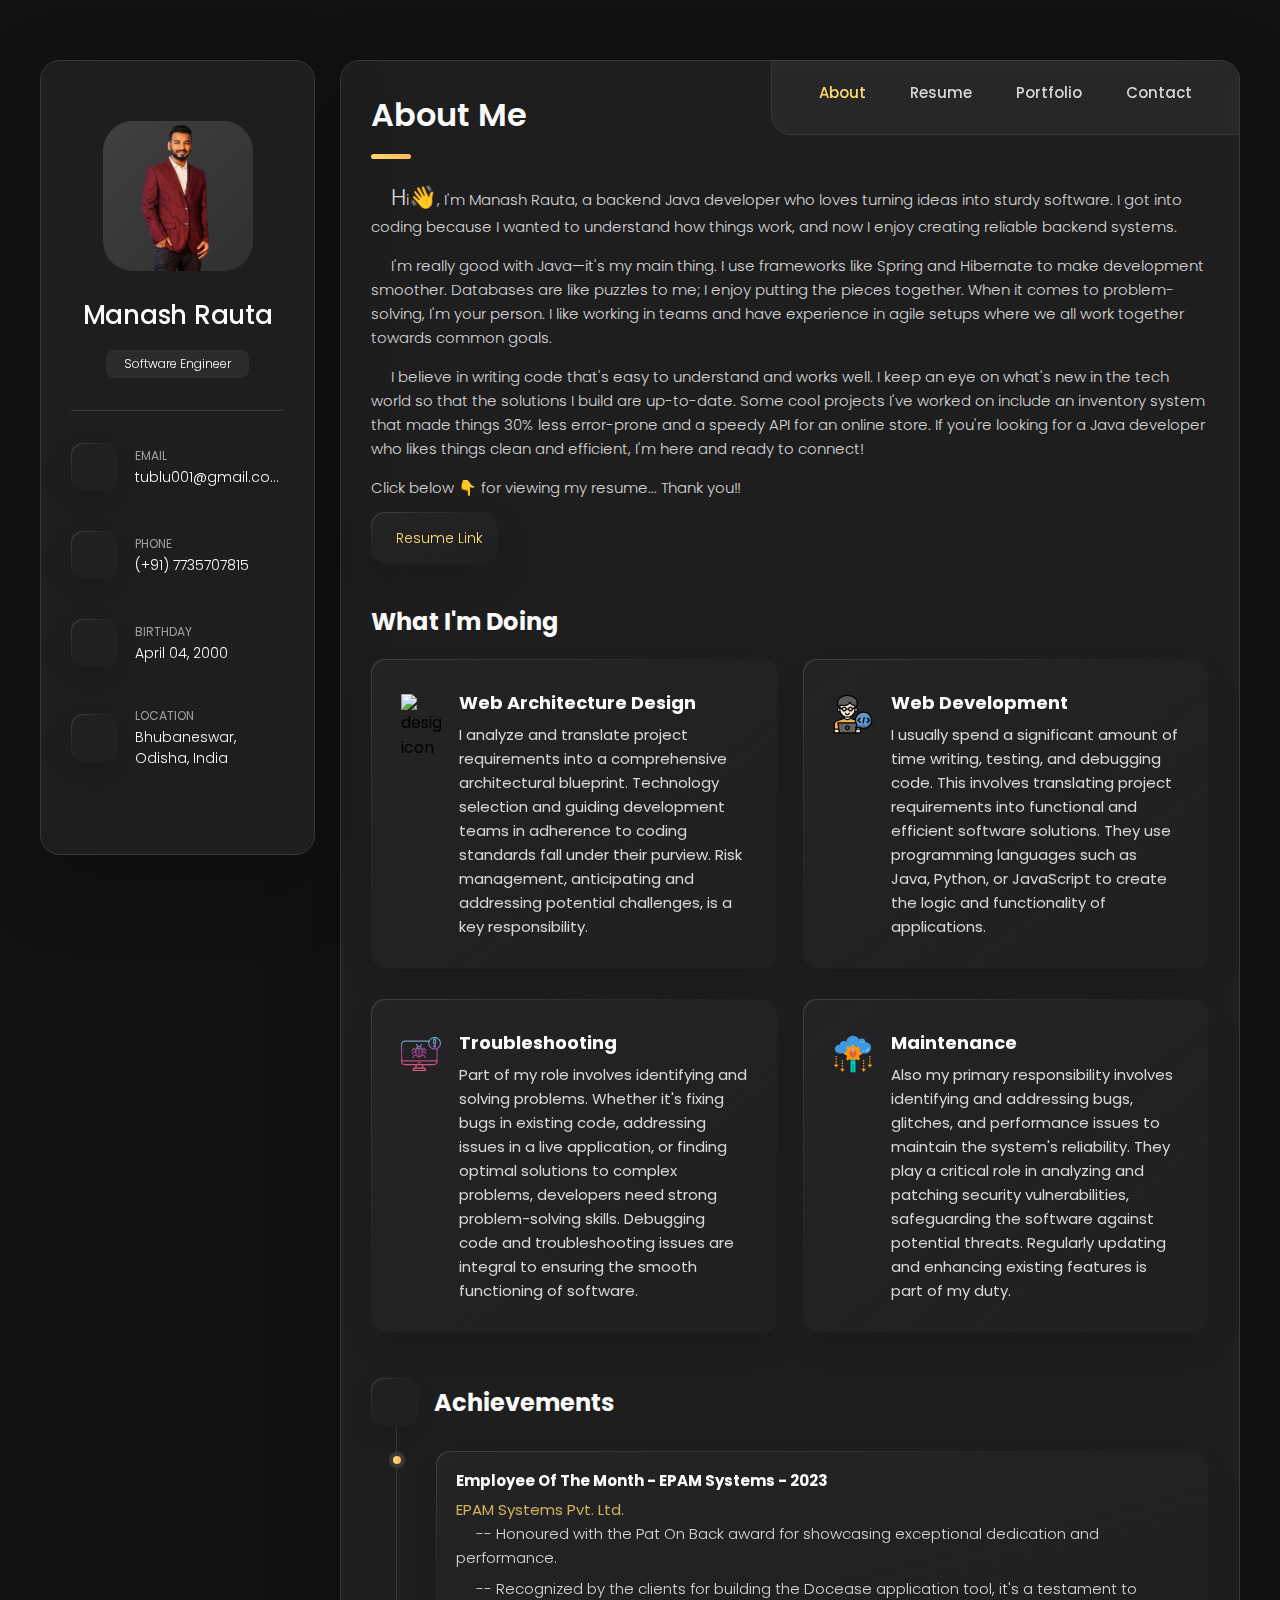
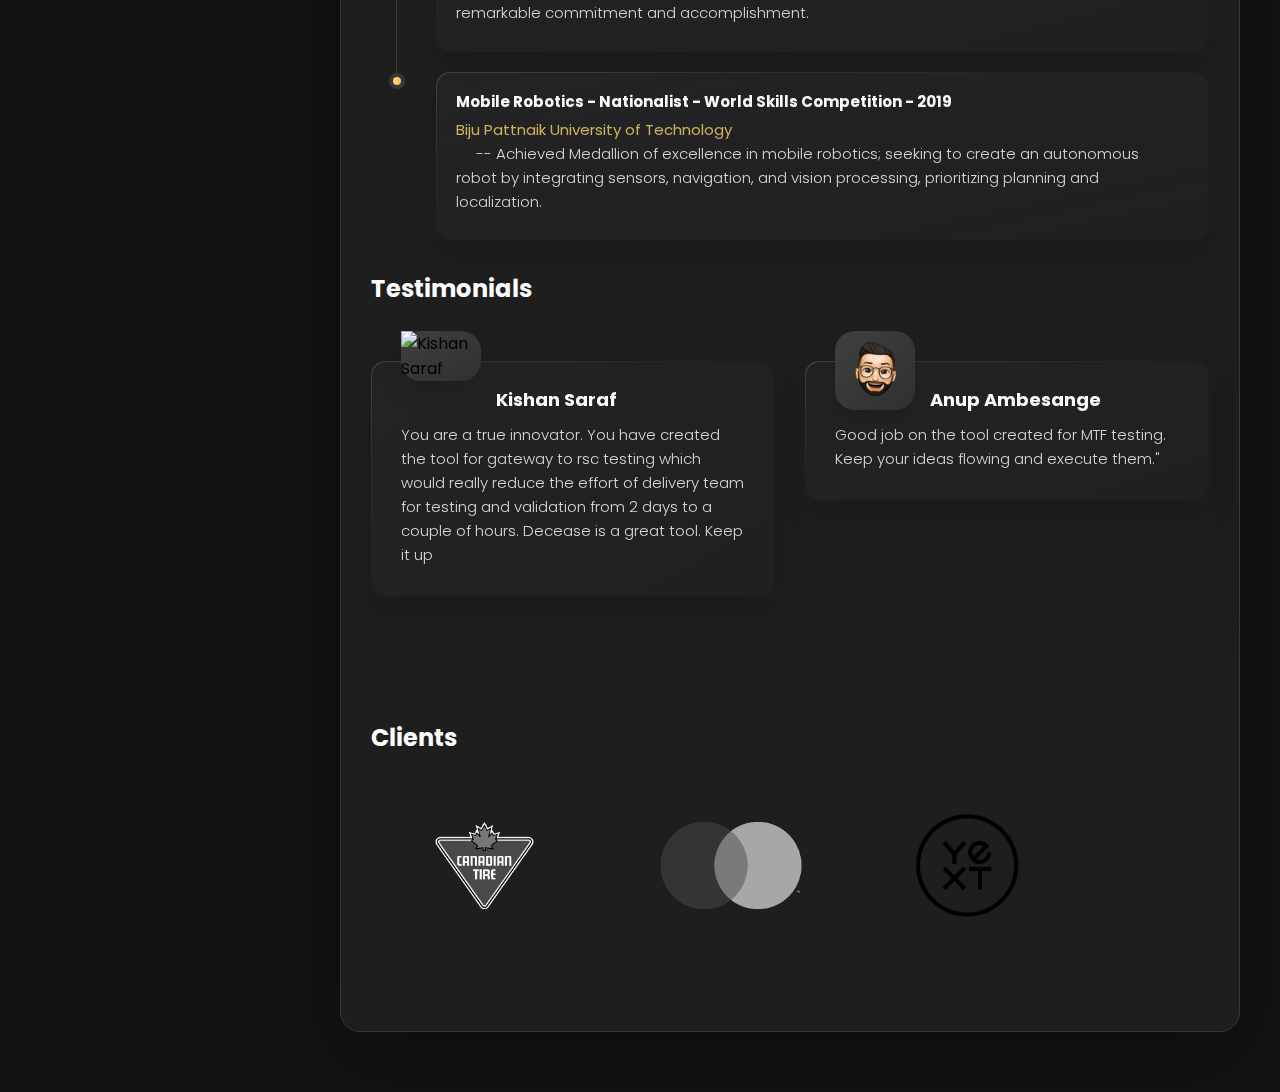
==== commit 4935bb41: "Update index.html" ====
--- a/index.html
+++ b/index.html
@@ -8,6 +8,7 @@
     <meta http-equiv="Cache-Control" content="no-cache, no-store, must-revalidate"/>
     <meta http-equiv='content-type' content='no-cache'>
     <meta http-equiv="Pragma" content="no-cache">
+    <meta http-equiv="Expires" content="0">
     <title>Manash Rauta - Portfolio vCard</title>
 
     <!--
@@ -401,7 +402,7 @@
                 <p style="margin-bottom: 7px">
                     Click below 👇 for viewing my resume... Thank you!!
                     <button style="margin-top: 12px; margin-left: unset; --fs-6: 14px; padding: 15px 15px;"
-                            onclick="window.open('https://drive.google.com/file/d/1XoS-v1tLRTaz3GUWZtH9aZaF_CVQ6I9k/view', '_blank')"
+                            onclick="window.open('https://tublu001.github.io/resume.html', '_blank')"
                             class="form-btn" type="submit" data-form-btn>
                         <ion-icon name="paper-plane"></ion-icon>
                         <span>Resume link</span>
@@ -675,14 +676,19 @@
 
                     <li class="clients-item">
                         <a>
-                            <img src="./assets/images/canadian-tire-logo.png" height="131" width="209"
-                                 alt="client logo">
+                            <img src="./assets/images/canadian-tire-logo.png" height="131" width="209" alt="client logo">
                         </a>
                     </li>
 
                     <li class="clients-item">
                         <a>
                             <img src="./assets/images/mastercard-logo.png" height="131" width="209" alt="client logo">
+                        </a>
+                    </li>
+
+                    <li class="clients-item">
+                        <a>
+                            <img src="./assets/images/Yext.png" height="131" width="209" alt="client logo">
                         </a>
                     </li>
 
@@ -1152,6 +1158,14 @@
                                     integration.
                                 </li>
                                 <li>
+                                    👉 <a style="display: unset" href="https://github.com/tublu001/AI-TravelBuddy-UI">Click
+                                    here</a> 👈 for Frontend GitHub link
+                                </li>
+                                <li>
+                                    👉 <a style="display: unset" href="https://github.com/tublu001/AI-TravelBuddy-Backend">Click
+                                    here</a> 👈 for Backend GitHub link
+                                </li>
+                                <li>
                                     <strong>TechStack:</strong> JAVA, Spring Boot, Angular, ChatGPT Turbo 3.5, DALL·E 3,
                                     Redis Cache, MySQL, Swagger
                                 </li>
@@ -1536,4 +1550,4 @@
 
 </body>
 
-</html>+</html>
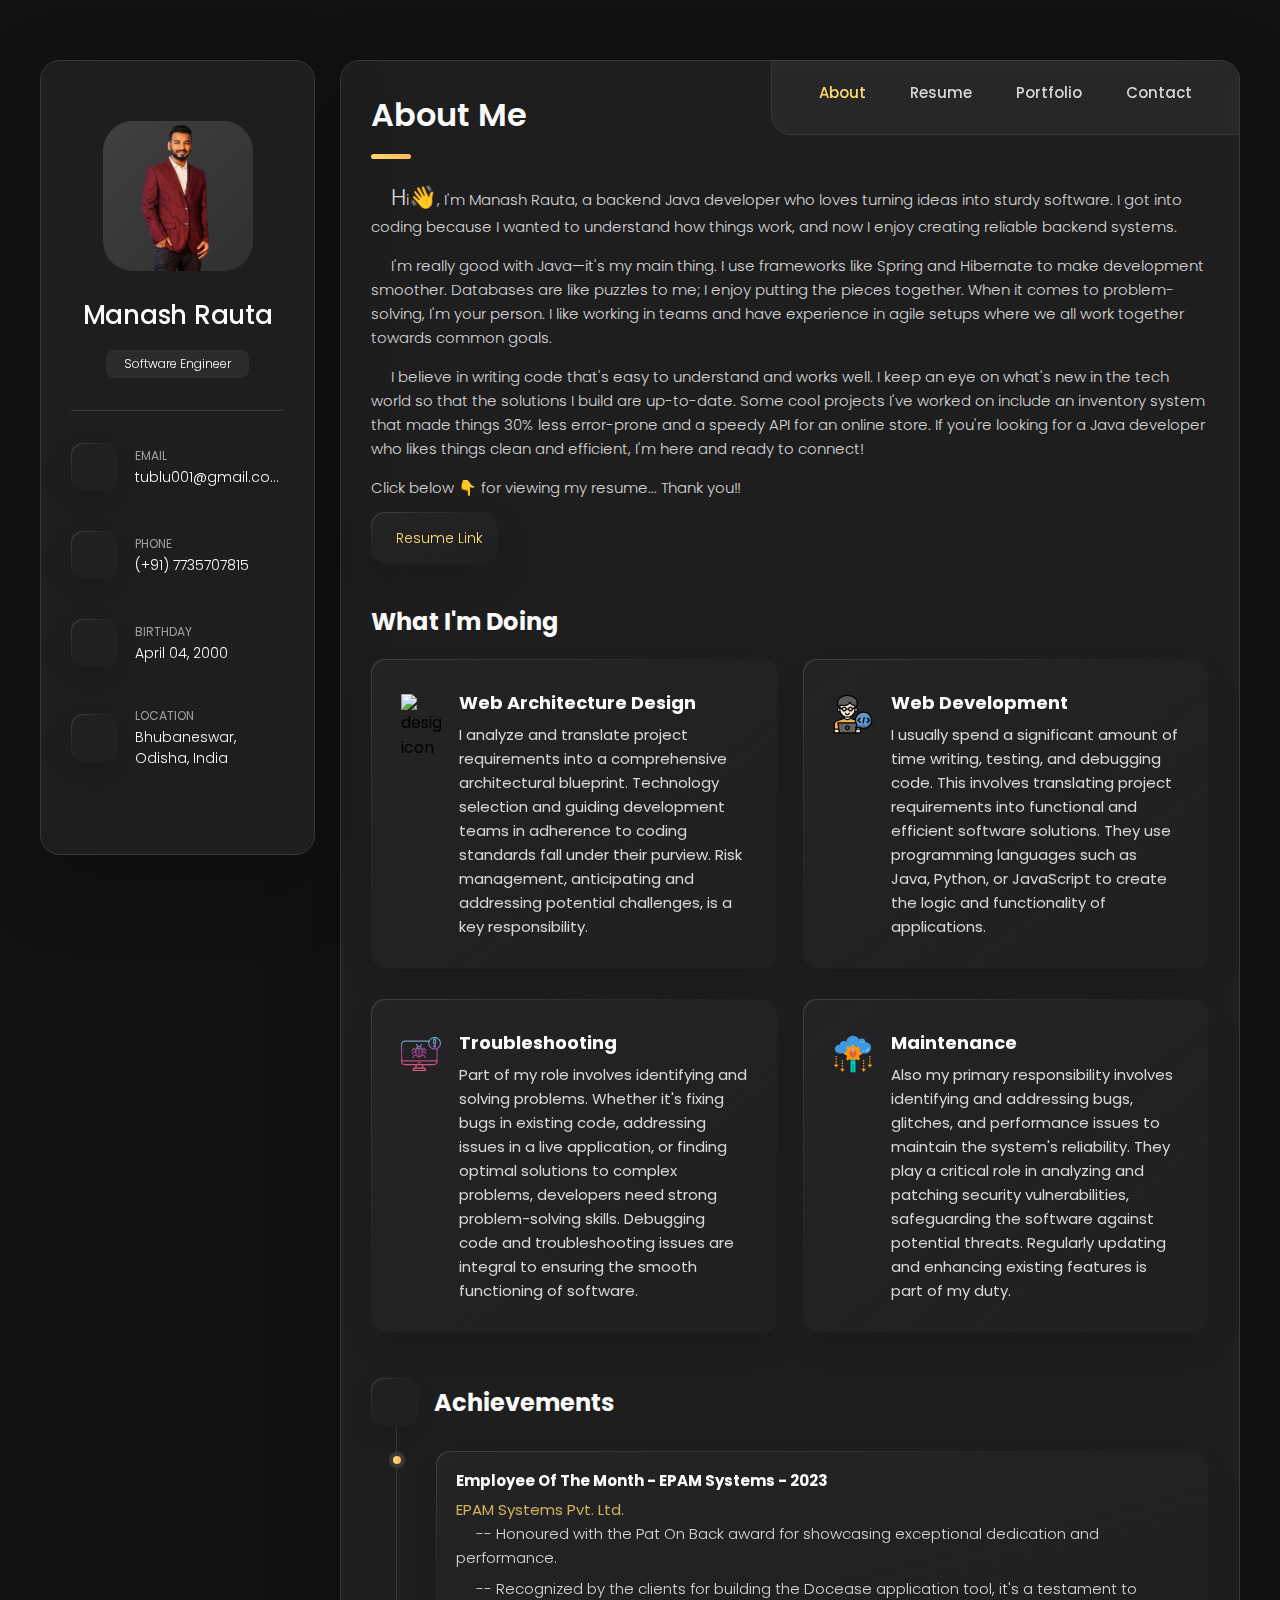
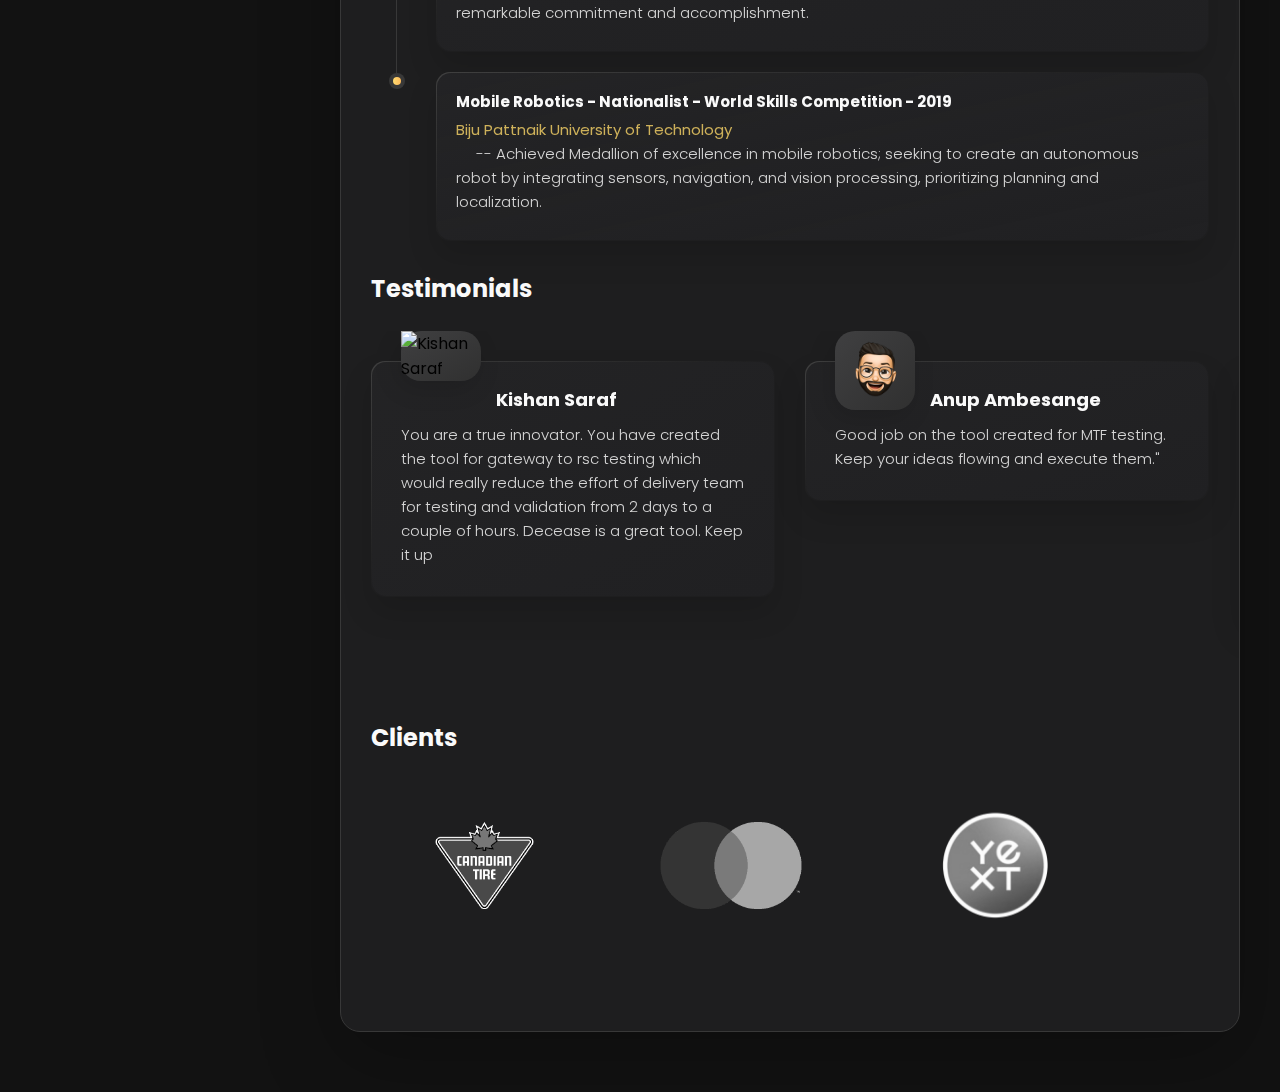
==== commit bdc39b4f: "New company details added" ====
--- a/index.html
+++ b/index.html
@@ -744,11 +744,23 @@
 
                 <ol class="timeline-list">
                     <li class="timeline-item">
+                        <h4 class="h4 timeline-item-title first-letter-larger">Software Engineer</h4>
+                        <span>Yext India Pvt. Ltd.</span>
+                        <span>Jan, 2024 — Present</span>
+                        <p class="timeline-text" style="text-indent: 20px">
+                            --Leveraging my expertise in Google's SOY Closure Templates and React, I have adeptly enhanced client websites, ensuring seamless user experiences and advanced functionality. By skillfully integrating these technologies, I've enabled clients to stay ahead in the digital landscape, offering tailored solutions to meet their unique needs and objectives.</p>
+                        <p class="timeline-text" style="text-indent: 20px">
+                            --Utilized Google's SOY Closure Templates and React to enhance $\sim$100 client websites, resulting in a 30\% average increase in user engagement and a 25\% improvement in website performance metrics.</p>
+                        <p class="timeline-text" style="text-indent: 20px">
+                            --Integrated diverse functionalities including entity knowledge graph, search optimization, and locator services into client websites, leading to a 40\% reduction in bounce rates and a 20\% increase in average session duration across all implemented features.</p>
+                    </li>
+                    
+                    <li class="timeline-item">
                         <h4 class="h4 timeline-item-title first-letter-larger">Software Development Engineer 1</h4>
                         <span>EPAM Systems Pvt. Ltd.</span>
-                        <span>Nov, 2021 — Present</span>
-                        <p class="timeline-text" style="text-indent: 20px">
-                            --I've led development and enhancement of Mastercard Payment Gateway's Payment API's and
+                        <span>Nov, 2021 — Dec, 2023</span>
+                        <p class="timeline-text" style="text-indent: 20px">
+                            --I've led the development and enhancement of Mastercard Payment Gateway's Payment API's and
                             infrastructure, improving API response time by 20% for major schemes like Mastercard, Visa,
                             and American Express.</p>
                         <p class="timeline-text" style="text-indent: 20px">
